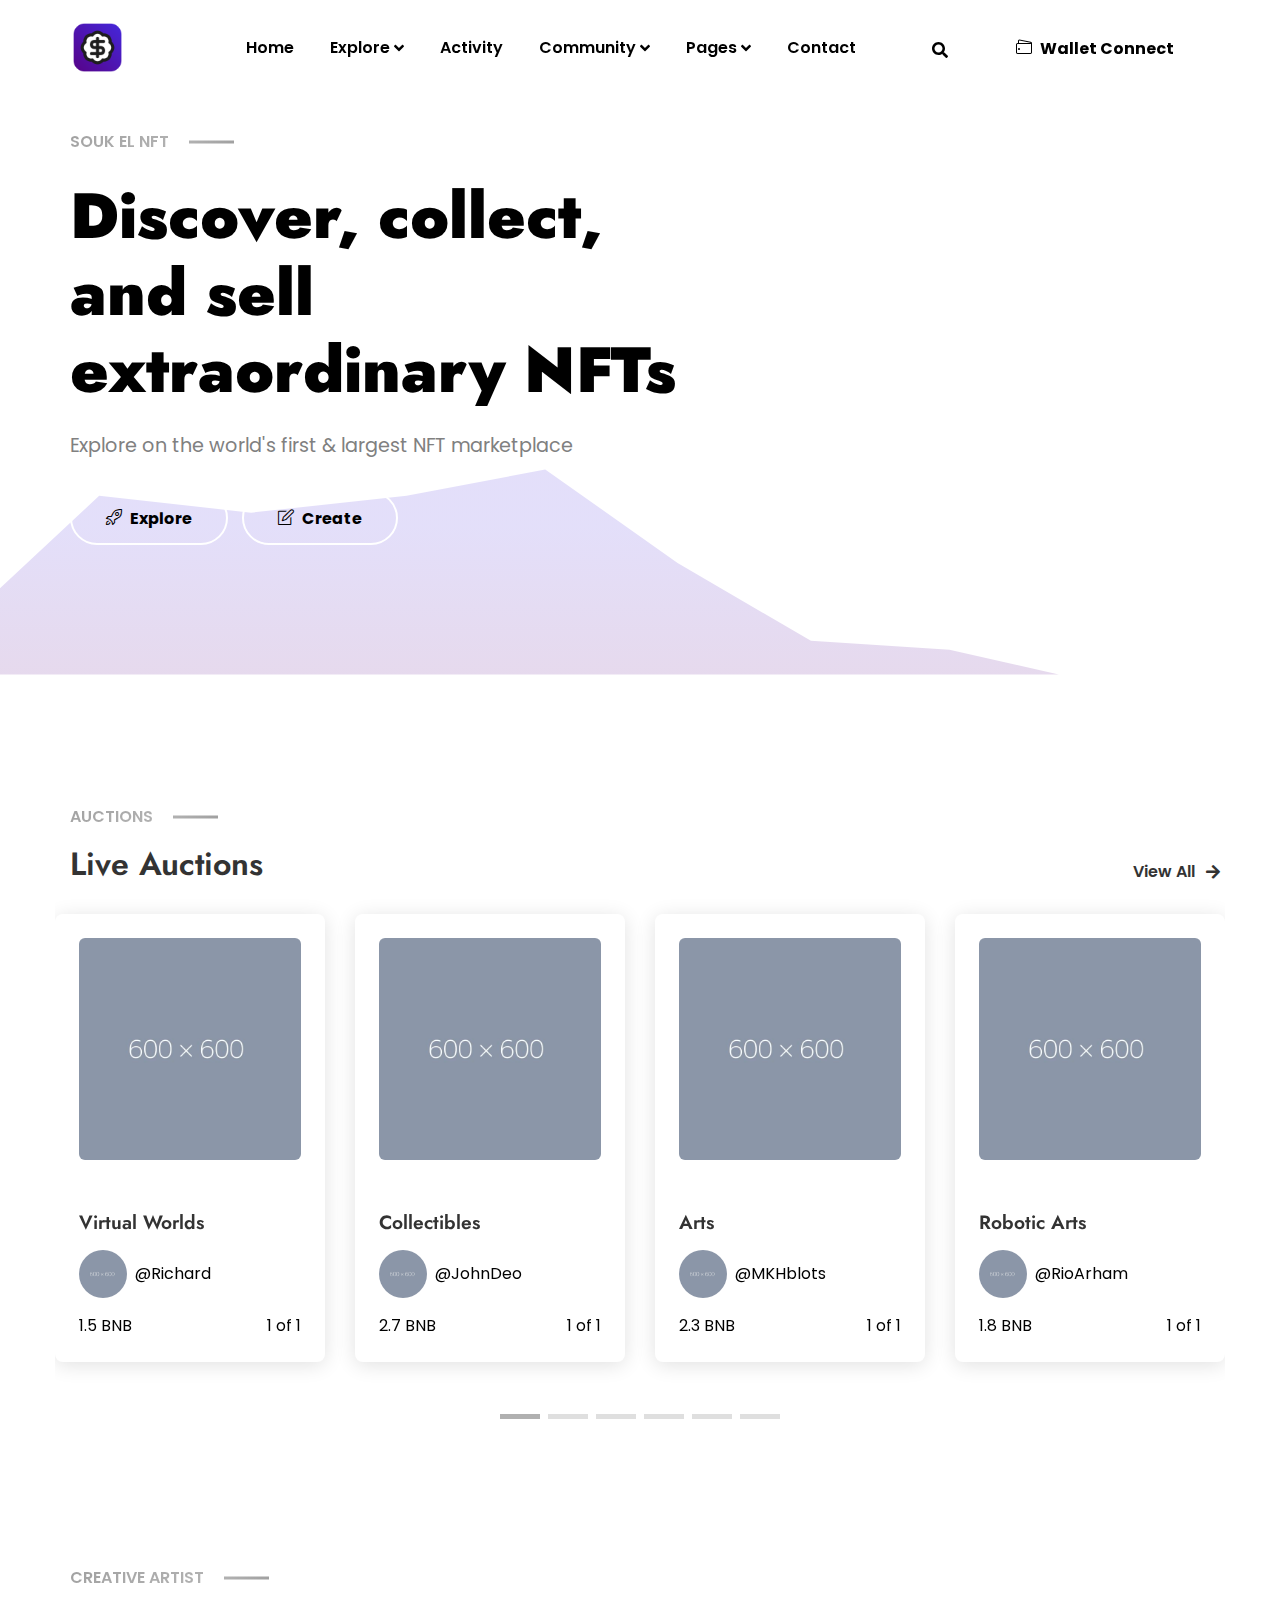
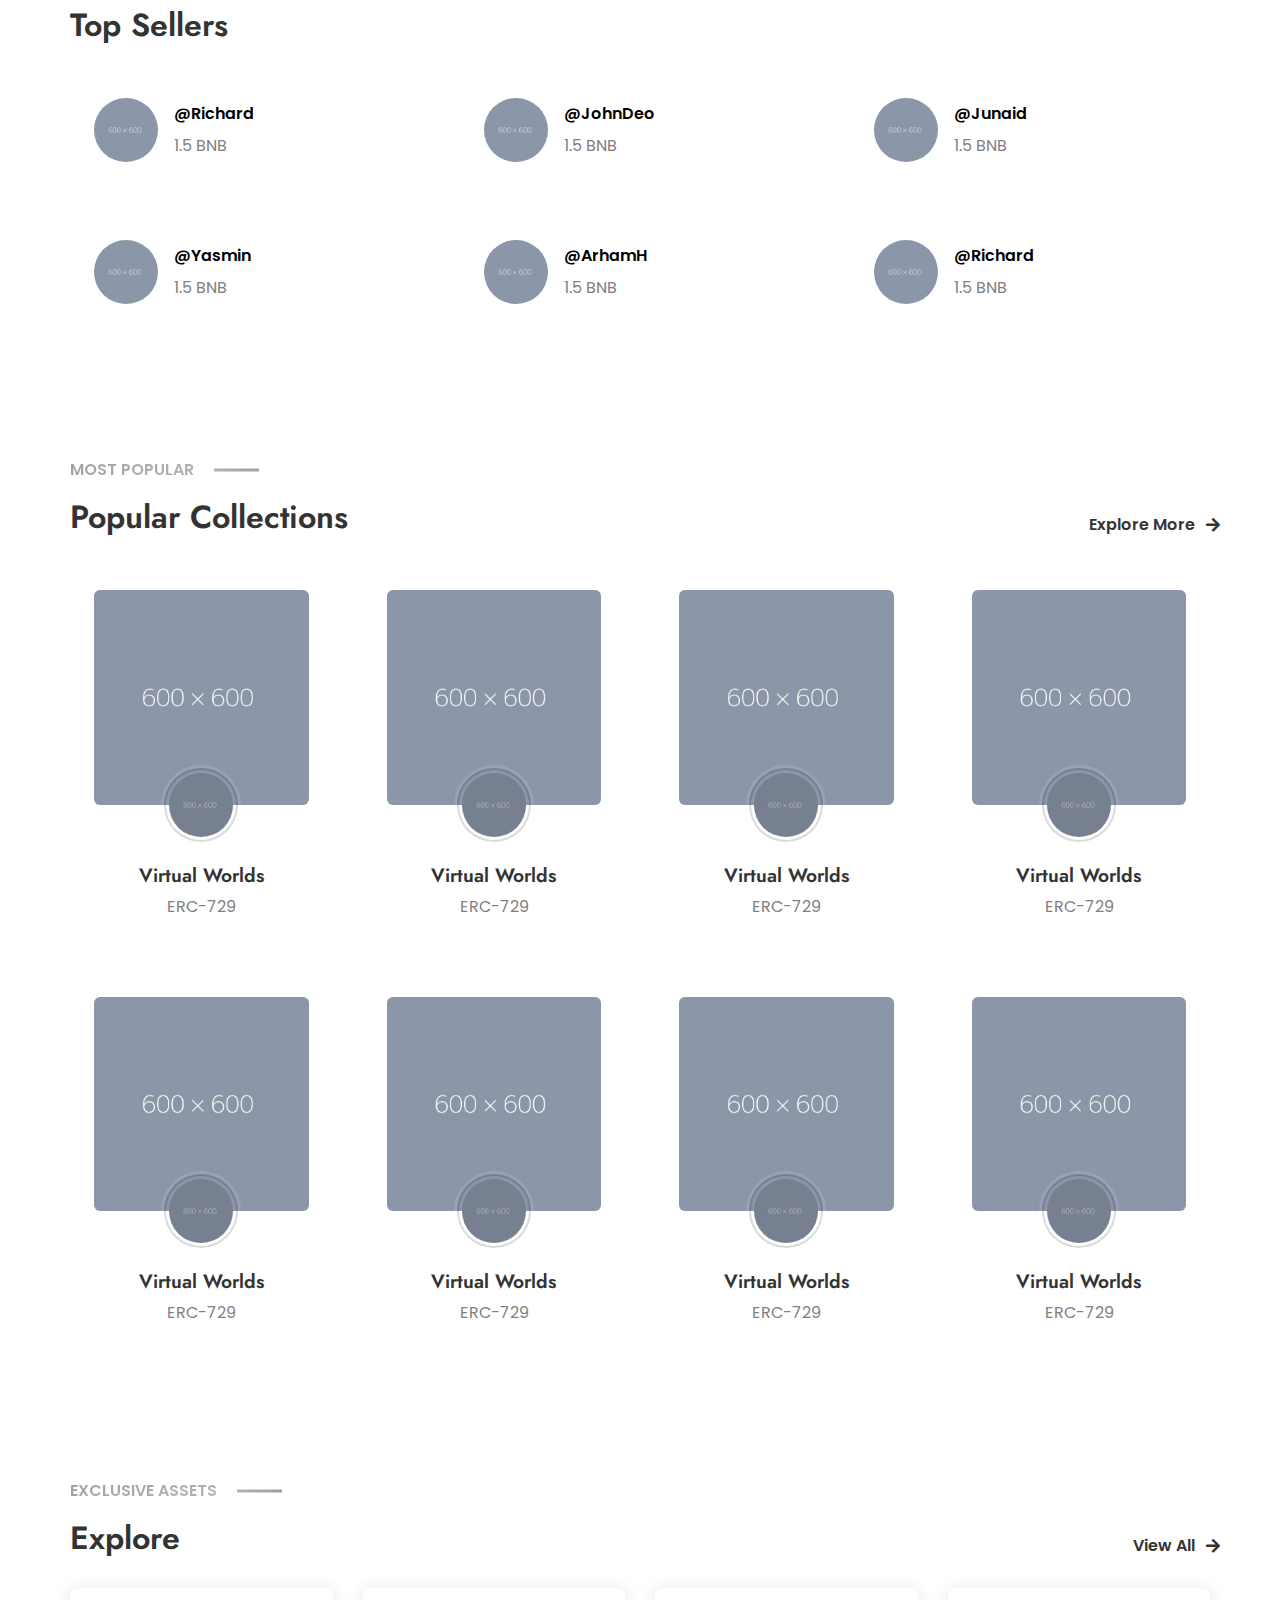
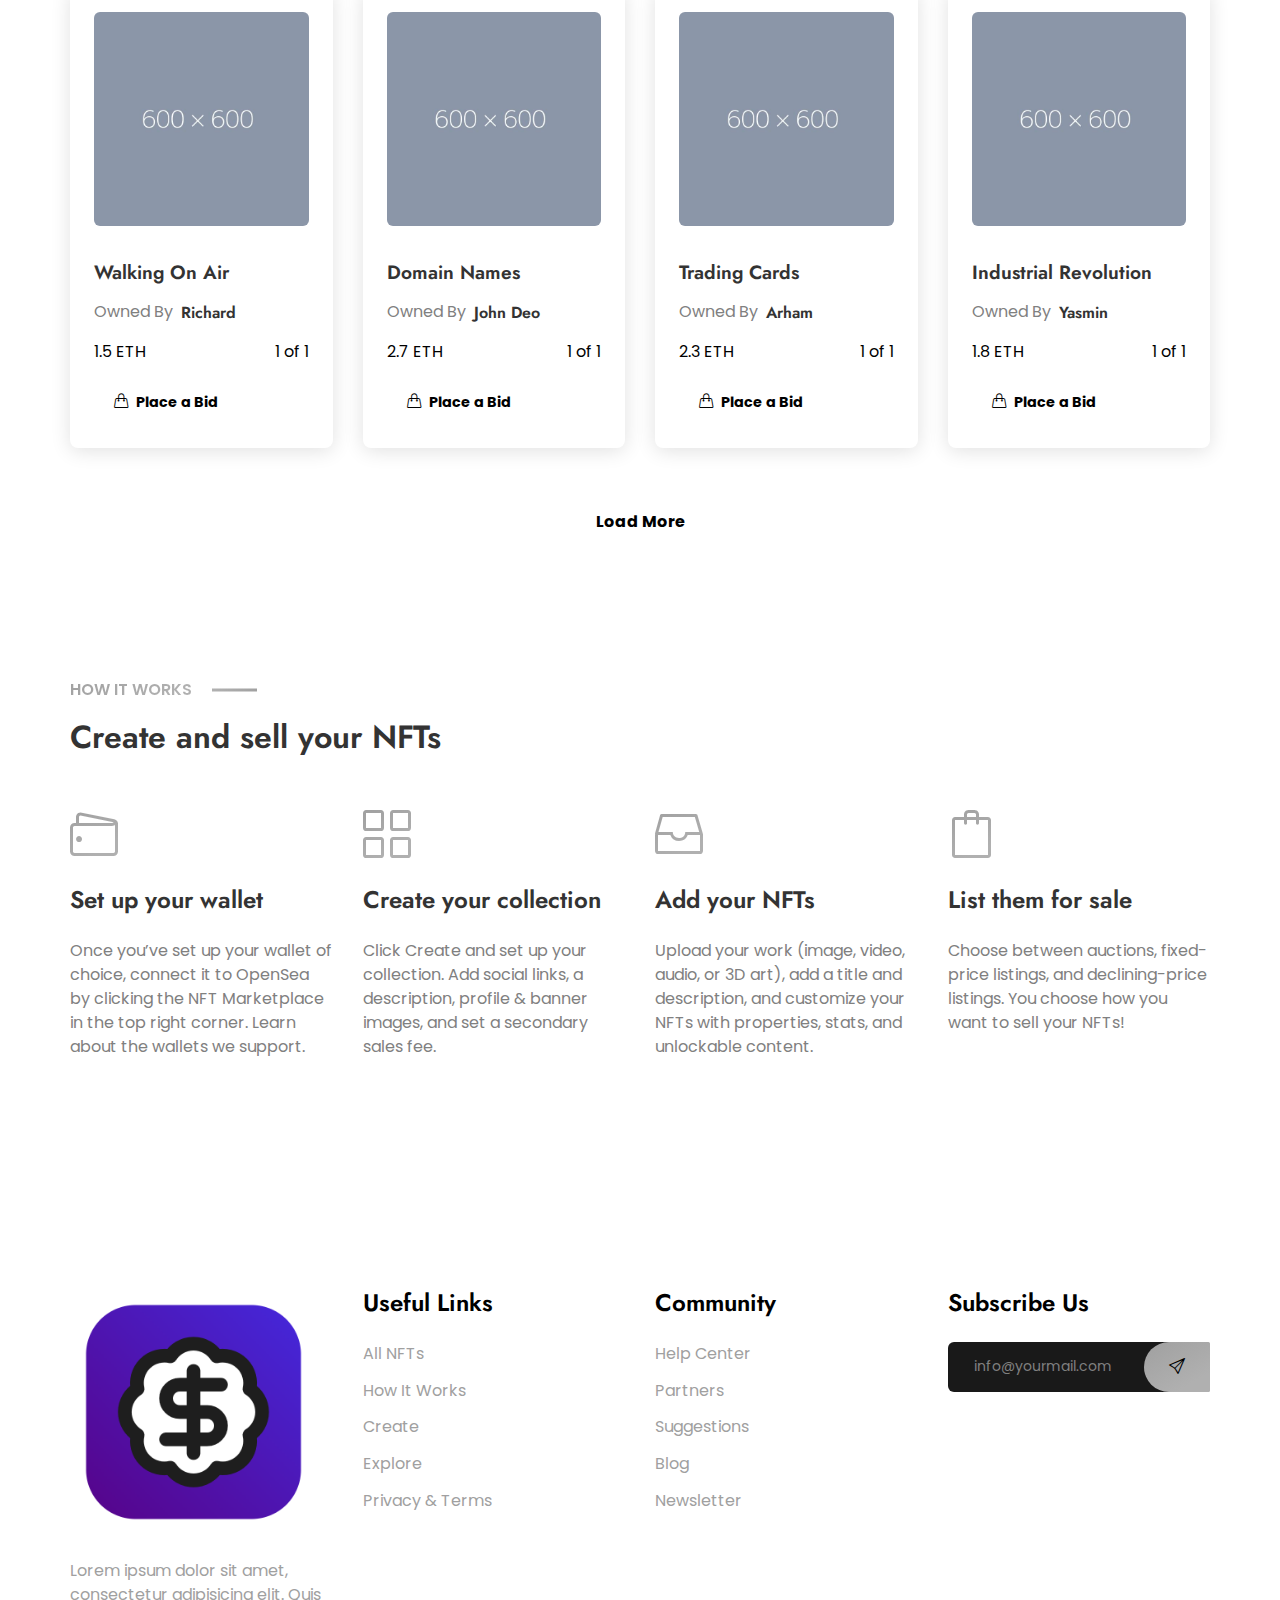
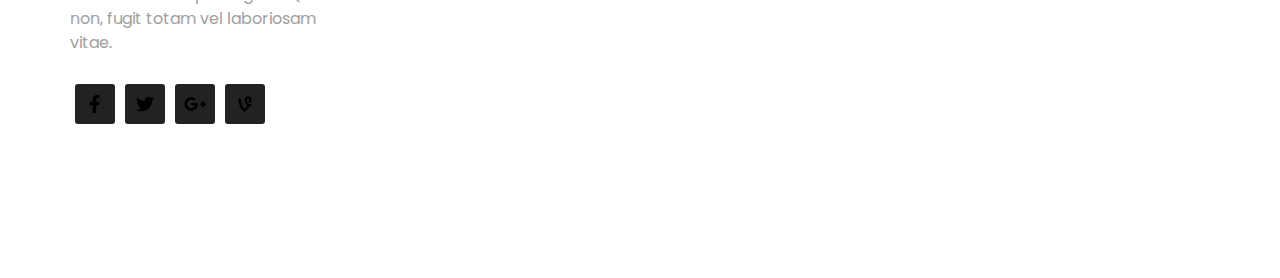
==== index.html @ 441e3734 "more cleaning" ====
<!doctype html>
<html class="no-js" lang="en">

<head>
    <meta charset="UTF-8">
    <meta name="description" content="">
    <meta http-equiv="X-UA-Compatible" content="IE=edge">
    <meta name="viewport" content="width=device-width, initial-scale=1, shrink-to-fit=no">
    <!-- The above 4 meta tags *must* come first in the head; any other head content must come *after* these tags -->

    <!-- Title  -->
    <title>Souk el NFT - ArtiTechs</title>

    <!-- Favicon  -->
    <link rel="icon" href="assets/img/favicon.png">

    <!-- ***** All CSS Files ***** -->

    <!-- Style css -->
    <link rel="stylesheet" href="assets/css/style.css">

</head>

<body>
    <!--====== Preloader Area Start ======-->
    <div id="netstorm-preloader" class="netstorm-preloader">
        <!-- Preloader Animation -->
        <div class="preloader-animation">
            <!-- Spinner -->
            <div class="spinner"></div>
            <p class="fw-5 text-center text-uppercase">Loading</p>
        </div>
        <!-- Loader Animation -->
        <div class="loader-animation">
            <div class="row h-100">
                <!-- Single Loader -->
                <div class="col-3 single-loader p-0">
                    <div class="loader-bg"></div>
                </div>
                <!-- Single Loader -->
                <div class="col-3 single-loader p-0">
                    <div class="loader-bg"></div>
                </div>
                <!-- Single Loader -->
                <div class="col-3 single-loader p-0">
                    <div class="loader-bg"></div>
                </div>
                <!-- Single Loader -->
                <div class="col-3 single-loader p-0">
                    <div class="loader-bg"></div>
                </div>
            </div>
        </div>
    </div>
    <!--====== Preloader Area End ======-->

    <div class="main">
        <!-- ***** Header Start ***** -->
        <header id="header">
            <!-- Navbar -->
            <nav data-aos="zoom-out" data-aos-delay="800" class="navbar navbar-expand">
                <div class="container header">
                    <!-- Navbar Brand-->
                    <a class="navbar-brand" href="index.html">
                        <img class="navbar-brand-sticky" src="assets/img/logo/logo.png" alt="sticky brand-logo">
                    </a>
                    <div class="ml-auto"></div>
                    <!-- Navbar -->
                    <ul class="navbar-nav items mx-auto">
                        <li class="nav-item dropdown">
                            <a class="nav-link" href="index.html">Home</a>
                        </li>
                        <li class="nav-item dropdown">
                            <a class="nav-link" href="#">Explore <i class="fas fa-angle-down ml-1"></i></a>
                            <ul class="dropdown-menu">
                                <li class="nav-item"><a href="explore-1.html" class="nav-link">Explore Style 1</a></li>
                                <li class="nav-item"><a href="explore-2.html" class="nav-link">Explore Style 2</a></li>
                                <li class="nav-item"><a href="explore-3.html" class="nav-link">Explore Style 3</a></li>
                                <li class="nav-item"><a href="explore-4.html" class="nav-link">Explore Style 4</a></li>
                                <li class="nav-item"><a href="auctions.html" class="nav-link">Live Auctions</a></li>
                                <li class="nav-item"><a href="item-details.html" class="nav-link">Item Details</a></li>
                            </ul>
                        </li>
                        <li class="nav-item">
                            <a href="activity.html" class="nav-link">Activity</a>
                        </li>
                        <li class="nav-item dropdown">
                            <a class="nav-link" href="#">Community <i class="fas fa-angle-down ml-1"></i></a>
                            <ul class="dropdown-menu">
                                <li class="nav-item"><a href="blog.html" class="nav-link">Blog</a></li>
                                <li class="nav-item"><a href="blog-single.html" class="nav-link">Blog Single</a></li>
                                <li class="nav-item"><a href="help-center.html" class="nav-link">Help Center</a></li>
                            </ul>
                        </li>
                        <li class="nav-item dropdown">
                            <a class="nav-link" href="#">Pages <i class="fas fa-angle-down ml-1"></i></a>
                            <ul class="dropdown-menu">
                                <li class="nav-item"><a href="authors.html" class="nav-link">Authors</a></li>
                                <li class="nav-item"><a href="author.html" class="nav-link">Author</a></li>
                                <li class="nav-item"><a href="wallet-connect.html" class="nav-link">Wallet Connect</a>
                                </li>
                                <li class="nav-item"><a href="create.html" class="nav-link">Create</a></li>
                                <li class="nav-item"><a href="login.html" class="nav-link">Login</a></li>
                                <li class="nav-item"><a href="signup.html" class="nav-link">Signup</a></li>
                            </ul>
                        </li>
                        <li class="nav-item">
                            <a href="contact.html" class="nav-link">Contact</a>
                        </li>
                    </ul>
                    <!-- Navbar Icons -->
                    <ul class="navbar-nav icons">
                        <li class="nav-item">
                            <a href="#" class="nav-link" data-toggle="modal" data-target="#search">
                                <i class="fas fa-search"></i>
                            </a>
                        </li>
                    </ul>

                    <!-- Navbar Toggler -->
                    <ul class="navbar-nav toggle">
                        <li class="nav-item">
                            <a href="#" class="nav-link" data-toggle="modal" data-target="#menu">
                                <i class="fas fa-bars toggle-icon m-0"></i>
                            </a>
                        </li>
                    </ul>

                    <!-- Navbar Action Button -->
                    <ul class="navbar-nav action">
                        <li class="nav-item ml-3">
                            <a href="wallet-connect.html" class="btn ml-lg-auto btn-bordered-white"><i
                                    class="icon-wallet mr-md-2"></i>Wallet Connect</a>
                        </li>
                    </ul>
                </div>
            </nav>
        </header>
        <!-- ***** Header End ***** -->

        <!-- ***** Hero Area Start ***** -->
        <section class="hero-section">
            <div class="container">
                <div class="row">
                    <div class="col-12 col-md-6 col-lg-7">
                        <span>Souk el NFT</span>
                        <h1 class="mt-4">Discover, collect, and sell extraordinary NFTs</h1>
                        <p>Explore on the world's first & largest NFT marketplace</p>
                        <!-- Buttons -->
                        <div class="button-group">
                            <a class="btn btn-bordered-white" href="explore-1.html"><i
                                    class="icon-rocket mr-2"></i>Explore</a>
                            <a class="btn btn-bordered-white" href="create.html"><i
                                    class="icon-note mr-2"></i>Create</a>
                        </div>
                    </div>
                </div>
            </div>
            <!-- Shape -->
            <div class="shape">
                <svg xmlns="http://www.w3.org/2000/svg" viewBox="0 0 1440 465" version="1.1">
                    <defs>
                        <linearGradient x1="49.7965246%" y1="28.2355058%" x2="49.7778147%" y2="98.4657689%"
                            id="linearGradient-1">
                            <stop stop-color="rgba(69,40,220, 0.15)" offset="0%" />
                            <stop stop-color="rgba(87,4,138, 0.15)" offset="100%" />
                        </linearGradient>
                    </defs>
                    <g id="Page-1" stroke="none" stroke-width="1" fill="none" fill-rule="evenodd">
                        <polygon points="" fill="url(#linearGradient-1)">
                            <animate id="graph-animation" xmlns="http://www.w3.org/2000/svg" dur="2s" repeatCount=""
                                attributeName="points"
                                values="0,464 0,464 111.6,464 282.5,464 457.4,464 613.4,464 762.3,464 912.3,464 1068.2,464 1191.2,464 1328.1,464 1440.1,464 1440.1,464 0,464; 0,464 0,367 111.6,323.3 282.5,373 457.4,423.8 613.4,464 762.3,464 912.3,464 1068.2,464 1191.2,464 1328.1,464 1440.1,464 1440.1,464 0,464; 0,464 0,367 111.6,263 282.5,336.6 457.4,363.5 613.4,414.4 762.3,464 912.3,464 1068.2,464 1191.2,464 1328.1,464 1440.1,464 1440.1,464 0,464; 0,464 0,367 111.6,263 282.5,282 457.4,323.3 613.4,340 762.3,425.6 912.3,464 1068.2,464 1191.2,464 1328.1,464 1440.1,464 1440.1,464 0,464; 0,464 0,367 111.6,263 282.5,282 457.4,263 613.4,290.4 762.3,368 912.3,446.4 1068.2,464 1191.2,464 1328.1,464 1440.1,464 1440.1,464 0,464; 0,464 0,367 111.6,263 282.5,282 457.4,263 613.4,216 762.3,329.6 912.3,420 1068.2,427.6 1191.2,464 1328.1,464 1440.1,464 1440.1,464 0,464; 0,464 0,367 111.6,263 282.5,282 457.4,263 613.4,216 762.3,272 912.3,402.4 1068.2,373 1191.2,412 1328.1,464 1440.1,464 1440.1,464 0,464; 0,464 0,367 111.6,263 282.5,282 457.4,263 613.4,216 762.3,272 912.3,376 1068.2,336.6 1191.2,334 1328.1,404 1440.1,464 1440.1,464 0,464; 0,464 0,367 111.6,263 282.5,282 457.4,263 613.4,216 762.3,272 912.3,376 1068.2,282 1191.2,282 1328.1,314 1440.1,372.8 1440.1,464 0,464; 0,464 0,367 111.6,263 282.5,282 457.4,263 613.4,216 762.3,272 912.3,376 1068.2,282 1191.2,204 1328.1,254 1440.1,236 1440.1,464 0,464; 0,464 0,367 111.6,263 282.5,282 457.4,263 613.4,216 762.3,272 912.3,376 1068.2,282 1191.2,204 1328.1,164 1440.1,144.79999999999998 1440.1,464 0,464; 0,464 0,367 111.6,263 282.5,282 457.4,263 613.4,216 762.3,272 912.3,376 1068.2,282 1191.2,204 1328.1,164 1440.1,8 1440.1,464 0,464;"
                                fill="freeze" />
                        </polygon>
                    </g>
                </svg>
            </div>
        </section>
        <!-- ***** Hero Area End ***** -->

        <!-- ***** Live Auctions Area Start ***** -->
        <section class="live-auctions-area">
            <div class="container">
                <div class="row">
                    <div class="col-12">
                        <!-- Intro -->
                        <div class="intro d-flex justify-content-between align-items-end m-0">
                            <div class="intro-content">
                                <span>Auctions</span>
                                <h3 class="mt-3 mb-0">Live Auctions</h3>
                            </div>
                            <div class="intro-btn">
                                <a class="btn content-btn" href="auctions.html">View All</a>
                            </div>
                        </div>
                    </div>
                </div>
                <div class="auctions-slides">
                    <div class="swiper-container slider-mid items">
                        <div class="swiper-wrapper">
                            <!-- Single Slide -->
                            <div class="swiper-slide item">
                                <div class="card">
                                    <div class="image-over">
                                        <a href="item-details.html">
                                            <img class="card-img-top" src="assets/img/content/auction_1.jpg" alt="">
                                        </a>
                                    </div>
                                    <!-- Card Caption -->
                                    <div class="card-caption col-12 p-0">
                                        <!-- Card Body -->
                                        <div class="card-body">
                                            <div class="countdown-times mb-3">
                                                <div class='countdown d-flex justify-content-center'
                                                    data-date="2021-12-09"></div>
                                            </div>
                                            <a href="item-details.html">
                                                <h5 class="mb-0">Virtual Worlds</h5>
                                            </a>
                                            <a class="seller d-flex align-items-center my-3" href="item-details.html">
                                                <img class="avatar-sm rounded-circle"
                                                    src="assets/img/content/avatar_1.jpg" alt="">
                                                <span class="ml-2">@Richard</span>
                                            </a>
                                            <div class="card-bottom d-flex justify-content-between">
                                                <span>1.5 BNB</span>
                                                <span>1 of 1</span>
                                            </div>
                                        </div>
                                    </div>
                                </div>
                            </div>
                            <!-- Single Slide -->
                            <div class="swiper-slide item">
                                <div class="card">
                                    <div class="image-over">
                                        <a href="item-details.html">
                                            <img class="card-img-top" src="assets/img/content/auction_2.jpg" alt="">
                                        </a>
                                    </div>
                                    <!-- Card Caption -->
                                    <div class="card-caption col-12 p-0">
                                        <!-- Card Body -->
                                        <div class="card-body">
                                            <div class="countdown-times mb-3">
                                                <div class='countdown d-flex justify-content-center'
                                                    data-date="2021-10-05"></div>
                                            </div>
                                            <a href="item-details.html">
                                                <h5 class="mb-0">Collectibles</h5>
                                            </a>
                                            <a class="seller d-flex align-items-center my-3" href="item-details.html">
                                                <img class="avatar-sm rounded-circle"
                                                    src="assets/img/content/avatar_2.jpg" alt="">
                                                <span class="ml-2">@JohnDeo</span>
                                            </a>
                                            <div class="card-bottom d-flex justify-content-between">
                                                <span>2.7 BNB</span>
                                                <span>1 of 1</span>
                                            </div>
                                        </div>
                                    </div>
                                </div>
                            </div>
                            <!-- Single Slide -->
                            <div class="swiper-slide item">
                                <div class="card">
                                    <div class="image-over">
                                        <a href="item-details.html">
                                            <img class="card-img-top" src="assets/img/content/auction_3.jpg" alt="">
                                        </a>
                                    </div>
                                    <!-- Card Caption -->
                                    <div class="card-caption col-12 p-0">
                                        <!-- Card Body -->
                                        <div class="card-body">
                                            <div class="countdown-times mb-3">
                                                <div class='countdown d-flex justify-content-center'
                                                    data-date="2021-09-15"></div>
                                            </div>
                                            <a href="item-details.html">
                                                <h5 class="mb-0">Arts</h5>
                                            </a>
                                            <a class="seller d-flex align-items-center my-3" href="item-details.html">
                                                <img class="avatar-sm rounded-circle"
                                                    src="assets/img/content/avatar_3.jpg" alt="">
                                                <span class="ml-2">@MKHblots</span>
                                            </a>
                                            <div class="card-bottom d-flex justify-content-between">
                                                <span>2.3 BNB</span>
                                                <span>1 of 1</span>
                                            </div>
                                        </div>
                                    </div>
                                </div>
                            </div>
                            <!-- Single Slide -->
                            <div class="swiper-slide item">
                                <div class="card">
                                    <div class="image-over">
                                        <a href="item-details.html">
                                            <img class="card-img-top" src="assets/img/content/auction_4.jpg" alt="">
                                        </a>
                                    </div>
                                    <!-- Card Caption -->
                                    <div class="card-caption col-12 p-0">
                                        <!-- Card Body -->
                                        <div class="card-body">
                                            <div class="countdown-times mb-3">
                                                <div class='countdown d-flex justify-content-center'
                                                    data-date="2021-12-29"></div>
                                            </div>
                                            <a href="item-details.html">
                                                <h5 class="mb-0">Robotic Arts</h5>
                                            </a>
                                            <a class="seller d-flex align-items-center my-3" href="item-details.html">
                                                <img class="avatar-sm rounded-circle"
                                                    src="assets/img/content/avatar_4.jpg" alt="">
                                                <span class="ml-2">@RioArham</span>
                                            </a>
                                            <div class="card-bottom d-flex justify-content-between">
                                                <span>1.8 BNB</span>
                                                <span>1 of 1</span>
                                            </div>
                                        </div>
                                    </div>
                                </div>
                            </div>
                            <!-- Single Slide -->
                            <div class="swiper-slide item">
                                <div class="card">
                                    <div class="image-over">
                                        <a href="item-details.html">
                                            <img class="card-img-top" src="assets/img/content/auction_5.jpg" alt="">
                                        </a>
                                    </div>
                                    <!-- Card Caption -->
                                    <div class="card-caption col-12 p-0">
                                        <!-- Card Body -->
                                        <div class="card-body">
                                            <div class="countdown-times mb-3">
                                                <div class='countdown d-flex justify-content-center'
                                                    data-date="2022-01-24"></div>
                                            </div>
                                            <a href="item-details.html">
                                                <h5 class="mb-0">Design Illusions</h5>
                                            </a>
                                            <a class="seller d-flex align-items-center my-3" href="item-details.html">
                                                <img class="avatar-sm rounded-circle"
                                                    src="assets/img/content/avatar_5.jpg" alt="">
                                                <span class="ml-2">@ArtNox</span>
                                            </a>
                                            <div class="card-bottom d-flex justify-content-between">
                                                <span>1.7 BNB</span>
                                                <span>1 of 1</span>
                                            </div>
                                        </div>
                                    </div>
                                </div>
                            </div>
                            <!-- Single Slide -->
                            <div class="swiper-slide item">
                                <div class="card">
                                    <div class="image-over">
                                        <a href="item-details.html">
                                            <img class="card-img-top" src="assets/img/content/auction_6.jpg" alt="">
                                        </a>
                                    </div>
                                    <!-- Card Caption -->
                                    <div class="card-caption col-12 p-0">
                                        <!-- Card Body -->
                                        <div class="card-body">
                                            <div class="countdown-times mb-3">
                                                <div class='countdown d-flex justify-content-center'
                                                    data-date="2022-03-30"></div>
                                            </div>
                                            <a href="item-details.html">
                                                <h5 class="mb-0">Design Illusions</h5>
                                            </a>
                                            <a class="seller d-flex align-items-center my-3" href="item-details.html">
                                                <img class="avatar-sm rounded-circle"
                                                    src="assets/img/content/avatar_6.jpg" alt="">
                                                <span class="ml-2">@ArtNox</span>
                                            </a>
                                            <div class="card-bottom d-flex justify-content-between">
                                                <span>1.7 BNB</span>
                                                <span>1 of 1</span>
                                            </div>
                                        </div>
                                    </div>
                                </div>
                            </div>
                        </div>
                        <div class="swiper-pagination"></div>
                    </div>
                </div>
            </div>
        </section>
        <!-- ***** Live Auctions Area End ***** -->

        <!-- ***** Top Sellers Area Start ***** -->
        <section class="top-seller-area p-0">
            <div class="container">
                <div class="row">
                    <div class="col-12">
                        <!-- Intro -->
                        <div class="intro m-0">
                            <div class="intro-content">
                                <span>Creative Artist</span>
                                <h3 class="mt-3 mb-0">Top Sellers</h3>
                            </div>
                        </div>
                    </div>
                </div>
                <div class="row items">
                    <div class="col-12 col-sm-6 col-lg-4 item">
                        <!-- Single Seller -->
                        <div class="card no-hover">
                            <div class="single-seller d-flex align-items-center">
                                <a href="author.html">
                                    <img class="avatar-md rounded-circle" src="assets/img/content/avatar_1.jpg" alt="">
                                </a>
                                <!-- Seller Info -->
                                <div class="seller-info ml-3">
                                    <a class="seller mb-2" href="author.html">@Richard</a>
                                    <span>1.5 BNB</span>
                                </div>
                            </div>
                        </div>
                    </div>
                    <div class="col-12 col-sm-6 col-lg-4 item">
                        <!-- Single Seller -->
                        <div class="card no-hover">
                            <div class="single-seller d-flex align-items-center">
                                <a href="author.html">
                                    <img class="avatar-md rounded-circle" src="assets/img/content/avatar_2.jpg" alt="">
                                </a>
                                <!-- Seller Info -->
                                <div class="seller-info ml-3">
                                    <a class="seller mb-2" href="author.html">@JohnDeo</a>
                                    <span>1.5 BNB</span>
                                </div>
                            </div>
                        </div>
                    </div>
                    <div class="col-12 col-sm-6 col-lg-4 item">
                        <!-- Single Seller -->
                        <div class="card no-hover">
                            <div class="single-seller d-flex align-items-center">
                                <a href="author.html">
                                    <img class="avatar-md rounded-circle" src="assets/img/content/avatar_3.jpg" alt="">
                                </a>
                                <!-- Seller Info -->
                                <div class="seller-info ml-3">
                                    <a class="seller mb-2" href="author.html">@Junaid</a>
                                    <span>1.5 BNB</span>
                                </div>
                            </div>
                        </div>
                    </div>
                    <div class="col-12 col-sm-6 col-lg-4 item">
                        <!-- Single Seller -->
                        <div class="card no-hover">
                            <div class="single-seller d-flex align-items-center">
                                <a href="author.html">
                                    <img class="avatar-md rounded-circle" src="assets/img/content/avatar_4.jpg" alt="">
                                </a>
                                <!-- Seller Info -->
                                <div class="seller-info ml-3">
                                    <a class="seller mb-2" href="author.html">@Yasmin</a>
                                    <span>1.5 BNB</span>
                                </div>
                            </div>
                        </div>
                    </div>
                    <div class="col-12 col-sm-6 col-lg-4 item">
                        <!-- Single Seller -->
                        <div class="card no-hover">
                            <div class="single-seller d-flex align-items-center">
                                <a href="author.html">
                                    <img class="avatar-md rounded-circle" src="assets/img/content/avatar_5.jpg" alt="">
                                </a>
                                <!-- Seller Info -->
                                <div class="seller-info ml-3">
                                    <a class="seller mb-2" href="author.html">@ArhamH</a>
                                    <span>1.5 BNB</span>
                                </div>
                            </div>
                        </div>
                    </div>
                    <div class="col-12 col-sm-6 col-lg-4 item">
                        <!-- Single Seller -->
                        <div class="card no-hover">
                            <div class="single-seller d-flex align-items-center">
                                <a href="author.html">
                                    <img class="avatar-md rounded-circle" src="assets/img/content/avatar_6.jpg" alt="">
                                </a>
                                <!-- Seller Info -->
                                <div class="seller-info ml-3">
                                    <a class="seller mb-2" href="author.html">@Richard</a>
                                    <span>1.5 BNB</span>
                                </div>
                            </div>
                        </div>
                    </div>
                </div>
            </div>
        </section>
        <!-- ***** Top Sellers Area End ***** -->

        <!-- ***** Popular Collections Area Start ***** -->
        <section class="popular-collections-area">
            <div class="container">
                <div class="row">
                    <div class="col-12">
                        <!-- Intro -->
                        <div class="intro d-flex justify-content-between align-items-end m-0">
                            <div class="intro-content">
                                <span>Most Popular</span>
                                <h3 class="mt-3 mb-0">Popular Collections</h3>
                            </div>
                            <div class="intro-btn">
                                <a class="btn content-btn text-left" href="explore-2.html">Explore More</a>
                            </div>
                        </div>
                    </div>
                </div>
                <div class="row items">
                    <div class="col-12 col-sm-6 col-lg-3 item">
                        <div class="card no-hover text-center">
                            <div class="image-over">
                                <a href="item-details.html">
                                    <img class="card-img-top" src="assets/img/content/auction_1.jpg" alt="">
                                </a>
                                <!-- Seller -->
                                <a class="seller" href="item-details.html">
                                    <div class="seller-thumb avatar-lg">
                                        <img class="rounded-circle" src="assets/img/content/avatar_1.jpg" alt="">
                                    </div>
                                </a>
                            </div>
                            <!-- Card Caption -->
                            <div class="card-caption col-12 p-0">
                                <!-- Card Body -->
                                <div class="card-body mt-4">
                                    <a href="item-details.html">
                                        <h5 class="mb-2">Virtual Worlds</h5>
                                    </a>
                                    <span>ERC-729</span>
                                </div>
                            </div>
                        </div>
                    </div>
                    <div class="col-12 col-sm-6 col-lg-3 item">
                        <div class="card no-hover text-center">
                            <div class="image-over">
                                <a href="item-details.html">
                                    <img class="card-img-top" src="assets/img/content/auction_2.jpg" alt="">
                                </a>
                                <!-- Seller -->
                                <a class="seller" href="item-details.html">
                                    <div class="seller-thumb avatar-lg">
                                        <img class="rounded-circle" src="assets/img/content/avatar_2.jpg" alt="">
                                    </div>
                                </a>
                            </div>
                            <!-- Card Caption -->
                            <div class="card-caption col-12 p-0">
                                <!-- Card Body -->
                                <div class="card-body mt-4">
                                    <a href="item-details.html">
                                        <h5 class="mb-2">Virtual Worlds</h5>
                                    </a>
                                    <span>ERC-729</span>
                                </div>
                            </div>
                        </div>
                    </div>
                    <div class="col-12 col-sm-6 col-lg-3 item">
                        <div class="card no-hover text-center">
                            <div class="image-over">
                                <a href="item-details.html">
                                    <img class="card-img-top" src="assets/img/content/auction_3.jpg" alt="">
                                </a>
                                <!-- Seller -->
                                <a class="seller" href="item-details.html">
                                    <div class="seller-thumb avatar-lg">
                                        <img class="rounded-circle" src="assets/img/content/avatar_3.jpg" alt="">
                                    </div>
                                </a>
                            </div>
                            <!-- Card Caption -->
                            <div class="card-caption col-12 p-0">
                                <!-- Card Body -->
                                <div class="card-body mt-4">
                                    <a href="item-details.html">
                                        <h5 class="mb-2">Virtual Worlds</h5>
                                    </a>
                                    <span>ERC-729</span>
                                </div>
                            </div>
                        </div>
                    </div>
                    <div class="col-12 col-sm-6 col-lg-3 item">
                        <div class="card no-hover text-center">
                            <div class="image-over">
                                <a href="item-details.html">
                                    <img class="card-img-top" src="assets/img/content/auction_4.jpg" alt="">
                                </a>
                                <!-- Seller -->
                                <a class="seller" href="item-details.html">
                                    <div class="seller-thumb avatar-lg">
                                        <img class="rounded-circle" src="assets/img/content/avatar_4.jpg" alt="">
                                    </div>
                                </a>
                            </div>
                            <!-- Card Caption -->
                            <div class="card-caption col-12 p-0">
                                <!-- Card Body -->
                                <div class="card-body mt-4">
                                    <a href="item-details.html">
                                        <h5 class="mb-2">Virtual Worlds</h5>
                                    </a>
                                    <span>ERC-729</span>
                                </div>
                            </div>
                        </div>
                    </div>
                    <div class="col-12 col-sm-6 col-lg-3 item">
                        <div class="card no-hover text-center">
                            <div class="image-over">
                                <a href="item-details.html">
                                    <img class="card-img-top" src="assets/img/content/auction_5.jpg" alt="">
                                </a>
                                <!-- Seller -->
                                <a class="seller" href="item-details.html">
                                    <div class="seller-thumb avatar-lg">
                                        <img class="rounded-circle" src="assets/img/content/avatar_5.jpg" alt="">
                                    </div>
                                </a>
                            </div>
                            <!-- Card Caption -->
                            <div class="card-caption col-12 p-0">
                                <!-- Card Body -->
                                <div class="card-body mt-4">
                                    <a href="item-details.html">
                                        <h5 class="mb-2">Virtual Worlds</h5>
                                    </a>
                                    <span>ERC-729</span>
                                </div>
                            </div>
                        </div>
                    </div>
                    <div class="col-12 col-sm-6 col-lg-3 item">
                        <div class="card no-hover text-center">
                            <div class="image-over">
                                <a href="item-details.html">
                                    <img class="card-img-top" src="assets/img/content/auction_6.jpg" alt="">
                                </a>
                                <!-- Seller -->
                                <a class="seller" href="item-details.html">
                                    <div class="seller-thumb avatar-lg">
                                        <img class="rounded-circle" src="assets/img/content/avatar_6.jpg" alt="">
                                    </div>
                                </a>
                            </div>
                            <!-- Card Caption -->
                            <div class="card-caption col-12 p-0">
                                <!-- Card Body -->
                                <div class="card-body mt-4">
                                    <a href="item-details.html">
                                        <h5 class="mb-2">Virtual Worlds</h5>
                                    </a>
                                    <span>ERC-729</span>
                                </div>
                            </div>
                        </div>
                    </div>
                    <div class="col-12 col-sm-6 col-lg-3 item">
                        <div class="card no-hover text-center">
                            <div class="image-over">
                                <a href="item-details.html">
                                    <img class="card-img-top" src="assets/img/content/auction_1.jpg" alt="">
                                </a>
                                <!-- Seller -->
                                <a class="seller" href="item-details.html">
                                    <div class="seller-thumb avatar-lg">
                                        <img class="rounded-circle" src="assets/img/content/avatar_7.jpg" alt="">
                                    </div>
                                </a>
                            </div>
                            <!-- Card Caption -->
                            <div class="card-caption col-12 p-0">
                                <!-- Card Body -->
                                <div class="card-body mt-4">
                                    <a href="item-details.html">
                                        <h5 class="mb-2">Virtual Worlds</h5>
                                    </a>
                                    <span>ERC-729</span>
                                </div>
                            </div>
                        </div>
                    </div>
                    <div class="col-12 col-sm-6 col-lg-3 item">
                        <div class="card no-hover text-center">
                            <div class="image-over">
                                <a href="item-details.html">
                                    <img class="card-img-top" src="assets/img/content/auction_2.jpg" alt="">
                                </a>
                                <!-- Seller -->
                                <a class="seller" href="item-details.html">
                                    <div class="seller-thumb avatar-lg">
                                        <img class="rounded-circle" src="assets/img/content/avatar_8.jpg" alt="">
                                    </div>
                                </a>
                            </div>
                            <!-- Card Caption -->
                            <div class="card-caption col-12 p-0">
                                <!-- Card Body -->
                                <div class="card-body mt-4">
                                    <a href="item-details.html">
                                        <h5 class="mb-2">Virtual Worlds</h5>
                                    </a>
                                    <span>ERC-729</span>
                                </div>
                            </div>
                        </div>
                    </div>
                </div>
            </div>
        </section>
        <!-- ***** Popular Collections Area End ***** -->

        <!-- ***** Explore Area Start ***** -->
        <section class="explore-area load-more p-0">
            <div class="container">
                <div class="row">
                    <div class="col-12">
                        <!-- Intro -->
                        <div class="intro d-flex justify-content-between align-items-end m-0">
                            <div class="intro-content">
                                <span>Exclusive Assets</span>
                                <h3 class="mt-3 mb-0">Explore</h3>
                            </div>
                            <div class="intro-btn">
                                <a class="btn content-btn" href="explore-3.html">View All</a>
                            </div>
                        </div>
                    </div>
                </div>
                <div class="row items">
                    <div class="col-12 col-sm-6 col-lg-3 item">
                        <div class="card">
                            <div class="image-over">
                                <a href="item-details.html">
                                    <img class="card-img-top" src="assets/img/content/auction_1.jpg" alt="">
                                </a>
                            </div>
                            <!-- Card Caption -->
                            <div class="card-caption col-12 p-0">
                                <!-- Card Body -->
                                <div class="card-body">
                                    <a href="item-details.html">
                                        <h5 class="mb-0">Walking On Air</h5>
                                    </a>
                                    <div class="seller d-flex align-items-center my-3">
                                        <span>Owned By</span>
                                        <a href="author.html">
                                            <h6 class="ml-2 mb-0">Richard</h6>
                                        </a>
                                    </div>
                                    <div class="card-bottom d-flex justify-content-between">
                                        <span>1.5 ETH</span>
                                        <span>1 of 1</span>
                                    </div>
                                    <a class="btn btn-bordered-white btn-smaller mt-3" href="login.html"><i
                                            class="icon-handbag mr-2"></i>Place a Bid</a>
                                </div>
                            </div>
                        </div>
                    </div>
                    <div class="col-12 col-sm-6 col-lg-3 item">
                        <div class="card">
                            <div class="image-over">
                                <a href="item-details.html">
                                    <img class="card-img-top" src="assets/img/content/auction_2.jpg" alt="">
                                </a>
                            </div>
                            <!-- Card Caption -->
                            <div class="card-caption col-12 p-0">
                                <!-- Card Body -->
                                <div class="card-body">
                                    <a href="item-details.html">
                                        <h5 class="mb-0">Domain Names</h5>
                                    </a>
                                    <div class="seller d-flex align-items-center my-3">
                                        <span>Owned By</span>
                                        <a href="author.html">
                                            <h6 class="ml-2 mb-0">John Deo</h6>
                                        </a>
                                    </div>
                                    <div class="card-bottom d-flex justify-content-between">
                                        <span>2.7 ETH</span>
                                        <span>1 of 1</span>
                                    </div>
                                    <a class="btn btn-bordered-white btn-smaller mt-3" href="login.html"><i
                                            class="icon-handbag mr-2"></i>Place a Bid</a>
                                </div>
                            </div>
                        </div>
                    </div>
                    <div class="col-12 col-sm-6 col-lg-3 item">
                        <div class="card">
                            <div class="image-over">
                                <a href="item-details.html">
                                    <img class="card-img-top" src="assets/img/content/auction_3.jpg" alt="">
                                </a>
                            </div>
                            <!-- Card Caption -->
                            <div class="card-caption col-12 p-0">
                                <!-- Card Body -->
                                <div class="card-body">
                                    <a href="item-details.html">
                                        <h5 class="mb-0">Trading Cards</h5>
                                    </a>
                                    <div class="seller d-flex align-items-center my-3">
                                        <span>Owned By</span>
                                        <a href="author.html">
                                            <h6 class="ml-2 mb-0">Arham</h6>
                                        </a>
                                    </div>
                                    <div class="card-bottom d-flex justify-content-between">
                                        <span>2.3 ETH</span>
                                        <span>1 of 1</span>
                                    </div>
                                    <a class="btn btn-bordered-white btn-smaller mt-3" href="login.html"><i
                                            class="icon-handbag mr-2"></i>Place a Bid</a>
                                </div>
                            </div>
                        </div>
                    </div>
                    <div class="col-12 col-sm-6 col-lg-3 item">
                        <div class="card">
                            <div class="image-over">
                                <a href="item-details.html">
                                    <img class="card-img-top" src="assets/img/content/auction_4.jpg" alt="">
                                </a>
                            </div>
                            <!-- Card Caption -->
                            <div class="card-caption col-12 p-0">
                                <!-- Card Body -->
                                <div class="card-body">
                                    <a href="item-details.html">
                                        <h5 class="mb-0">Industrial Revolution</h5>
                                    </a>
                                    <div class="seller d-flex align-items-center my-3">
                                        <span>Owned By</span>
                                        <a href="author.html">
                                            <h6 class="ml-2 mb-0">Yasmin</h6>
                                        </a>
                                    </div>
                                    <div class="card-bottom d-flex justify-content-between">
                                        <span>1.8 ETH</span>
                                        <span>1 of 1</span>
                                    </div>
                                    <a class="btn btn-bordered-white btn-smaller mt-3" href="login.html"><i
                                            class="icon-handbag mr-2"></i>Place a Bid</a>
                                </div>
                            </div>
                        </div>
                    </div>
                    <div class="col-12 col-sm-6 col-lg-3 item">
                        <div class="card">
                            <div class="image-over">
                                <a href="item-details.html">
                                    <img class="card-img-top" src="assets/img/content/auction_5.jpg" alt="">
                                </a>
                            </div>
                            <!-- Card Caption -->
                            <div class="card-caption col-12 p-0">
                                <!-- Card Body -->
                                <div class="card-body">
                                    <a href="item-details.html">
                                        <h5 class="mb-0">Utility</h5>
                                    </a>
                                    <div class="seller d-flex align-items-center my-3">
                                        <span>Owned By</span>
                                        <a href="author.html">
                                            <h6 class="ml-2 mb-0">Junaid</h6>
                                        </a>
                                    </div>
                                    <div class="card-bottom d-flex justify-content-between">
                                        <span>1.7 ETH</span>
                                        <span>1 of 1</span>
                                    </div>
                                    <a class="btn btn-bordered-white btn-smaller mt-3" href="login.html"><i
                                            class="icon-handbag mr-2"></i>Place a Bid</a>
                                </div>
                            </div>
                        </div>
                    </div>
                    <div class="col-12 col-sm-6 col-lg-3 item">
                        <div class="card">
                            <div class="image-over">
                                <a href="item-details.html">
                                    <img class="card-img-top" src="assets/img/content/auction_6.jpg" alt="">
                                </a>
                            </div>
                            <!-- Card Caption -->
                            <div class="card-caption col-12 p-0">
                                <!-- Card Body -->
                                <div class="card-body">
                                    <a href="item-details.html">
                                        <h5 class="mb-0">Sports</h5>
                                    </a>
                                    <div class="seller d-flex align-items-center my-3">
                                        <span>Owned By</span>
                                        <a href="author.html">
                                            <h6 class="ml-2 mb-0">ArtNox</h6>
                                        </a>
                                    </div>
                                    <div class="card-bottom d-flex justify-content-between">
                                        <span>1.7 ETH</span>
                                        <span>1 of 1</span>
                                    </div>
                                    <a class="btn btn-bordered-white btn-smaller mt-3" href="login.html"><i
                                            class="icon-handbag mr-2"></i>Place a Bid</a>
                                </div>
                            </div>
                        </div>
                    </div>
                    <div class="col-12 col-sm-6 col-lg-3 item">
                        <div class="card">
                            <div class="image-over">
                                <a href="item-details.html">
                                    <img class="card-img-top" src="assets/img/content/auction_7.jpg" alt="">
                                </a>
                            </div>
                            <!-- Card Caption -->
                            <div class="card-caption col-12 p-0">
                                <!-- Card Body -->
                                <div class="card-body">
                                    <a href="item-details.html">
                                        <h5 class="mb-0">Cartoon Heroes</h5>
                                    </a>
                                    <div class="seller d-flex align-items-center my-3">
                                        <span>Owned By</span>
                                        <a href="author.html">
                                            <h6 class="ml-2 mb-0">Junaid</h6>
                                        </a>
                                    </div>
                                    <div class="card-bottom d-flex justify-content-between">
                                        <span>3.2 ETH</span>
                                        <span>1 of 1</span>
                                    </div>
                                    <a class="btn btn-bordered-white btn-smaller mt-3" href="login.html"><i
                                            class="icon-handbag mr-2"></i>Place a Bid</a>
                                </div>
                            </div>
                        </div>
                    </div>
                    <div class="col-12 col-sm-6 col-lg-3 item">
                        <div class="card">
                            <div class="image-over">
                                <a href="item-details.html">
                                    <img class="card-img-top" src="assets/img/content/auction_8.jpg" alt="">
                                </a>
                            </div>
                            <!-- Card Caption -->
                            <div class="card-caption col-12 p-0">
                                <!-- Card Body -->
                                <div class="card-body">
                                    <a href="item-details.html">
                                        <h5 class="mb-0">Gaming Chair</h5>
                                    </a>
                                    <div class="seller d-flex align-items-center my-3">
                                        <span>Owned By</span>
                                        <a href="author.html">
                                            <h6 class="ml-2 mb-0">Johnson</h6>
                                        </a>
                                    </div>
                                    <div class="card-bottom d-flex justify-content-between">
                                        <span>0.69 ETH</span>
                                        <span>1 of 1</span>
                                    </div>
                                    <a class="btn btn-bordered-white btn-smaller mt-3" href="login.html"><i
                                            class="icon-handbag mr-2"></i>Place a Bid</a>
                                </div>
                            </div>
                        </div>
                    </div>
                    <div class="col-12 col-sm-6 col-lg-3 item">
                        <div class="card">
                            <div class="image-over">
                                <a href="item-details.html">
                                    <img class="card-img-top" src="assets/img/content/auction_9.jpg" alt="">
                                </a>
                            </div>
                            <!-- Card Caption -->
                            <div class="card-caption col-12 p-0">
                                <!-- Card Body -->
                                <div class="card-body">
                                    <a href="item-details.html">
                                        <h5 class="mb-0">Utility</h5>
                                    </a>
                                    <div class="seller d-flex align-items-center my-3">
                                        <span>Owned By</span>
                                        <a href="author.html">
                                            <h6 class="ml-2 mb-0">Junaid</h6>
                                        </a>
                                    </div>
                                    <div class="card-bottom d-flex justify-content-between">
                                        <span>1.7 ETH</span>
                                        <span>1 of 1</span>
                                    </div>
                                    <a class="btn btn-bordered-white btn-smaller mt-3" href="login.html"><i
                                            class="icon-handbag mr-2"></i>Place a Bid</a>
                                </div>
                            </div>
                        </div>
                    </div>
                    <div class="col-12 col-sm-6 col-lg-3 item">
                        <div class="card">
                            <div class="image-over">
                                <a href="item-details.html">
                                    <img class="card-img-top" src="assets/img/content/auction_10.jpg" alt="">
                                </a>
                            </div>
                            <!-- Card Caption -->
                            <div class="card-caption col-12 p-0">
                                <!-- Card Body -->
                                <div class="card-body">
                                    <a href="item-details.html">
                                        <h5 class="mb-0">Sports</h5>
                                    </a>
                                    <div class="seller d-flex align-items-center my-3">
                                        <span>Owned By</span>
                                        <a href="author.html">
                                            <h6 class="ml-2 mb-0">ArtNox</h6>
                                        </a>
                                    </div>
                                    <div class="card-bottom d-flex justify-content-between">
                                        <span>1.7 ETH</span>
                                        <span>1 of 1</span>
                                    </div>
                                    <a class="btn btn-bordered-white btn-smaller mt-3" href="login.html"><i
                                            class="icon-handbag mr-2"></i>Place a Bid</a>
                                </div>
                            </div>
                        </div>
                    </div>
                    <div class="col-12 col-sm-6 col-lg-3 item">
                        <div class="card">
                            <div class="image-over">
                                <a href="item-details.html">
                                    <img class="card-img-top" src="assets/img/content/auction_11.jpg" alt="">
                                </a>
                            </div>
                            <!-- Card Caption -->
                            <div class="card-caption col-12 p-0">
                                <!-- Card Body -->
                                <div class="card-body">
                                    <a href="item-details.html">
                                        <h5 class="mb-0">Cartoon Heroes</h5>
                                    </a>
                                    <div class="seller d-flex align-items-center my-3">
                                        <span>Owned By</span>
                                        <a href="author.html">
                                            <h6 class="ml-2 mb-0">Junaid</h6>
                                        </a>
                                    </div>
                                    <div class="card-bottom d-flex justify-content-between">
                                        <span>3.2 ETH</span>
                                        <span>1 of 1</span>
                                    </div>
                                    <a class="btn btn-bordered-white btn-smaller mt-3" href="item-details.html"><i
                                            class="icon-handbag mr-2"></i>Place a Bid</a>
                                </div>
                            </div>
                        </div>
                    </div>
                    <div class="col-12 col-sm-6 col-lg-3 item">
                        <div class="card">
                            <div class="image-over">
                                <a href="item-details.html">
                                    <img class="card-img-top" src="assets/img/content/auction_12.jpg" alt="">
                                </a>
                            </div>
                            <!-- Card Caption -->
                            <div class="card-caption col-12 p-0">
                                <!-- Card Body -->
                                <div class="card-body">
                                    <a href="item-details.html">
                                        <h5 class="mb-0">Gaming Chair</h5>
                                    </a>
                                    <div class="seller d-flex align-items-center my-3">
                                        <span>Owned By</span>
                                        <a href="author.html">
                                            <h6 class="ml-2 mb-0">Johnson</h6>
                                        </a>
                                    </div>
                                    <div class="card-bottom d-flex justify-content-between">
                                        <span>0.69 ETH</span>
                                        <span>1 of 1</span>
                                    </div>
                                    <a class="btn btn-bordered-white btn-smaller mt-3" href="login.html"><i
                                            class="icon-handbag mr-2"></i>Place a Bid</a>
                                </div>
                            </div>
                        </div>
                    </div>
                </div>
                <div class="row">
                    <div class="col-12 text-center">
                        <a id="load-btn" class="btn btn-bordered-white mt-5" href="#">Load More</a>
                    </div>
                </div>
            </div>
        </section>
        <!-- ***** Explore Area End ***** -->

        <!-- ***** Work Area Start ***** -->
        <section class="work-area">
            <div class="container">
                <div class="row">
                    <div class="col-12">
                        <!-- Intro -->
                        <div class="intro mb-4">
                            <div class="intro-content">
                                <span>How It Works</span>
                                <h3 class="mt-3 mb-0">Create and sell your NFTs</h3>
                            </div>
                        </div>
                    </div>
                </div>
                <div class="row items">
                    <div class="col-12 col-sm-6 col-lg-3 item">
                        <!-- Single Work -->
                        <div class="single-work">
                            <i class="icons icon-wallet text-effect"></i>
                            <h4>Set up your wallet</h4>
                            <p>Once you’ve set up your wallet of choice, connect it to OpenSea by clicking the NFT
                                Marketplace in the top right corner. Learn about the wallets we support.</p>
                        </div>
                    </div>
                    <div class="col-12 col-sm-6 col-lg-3 item">
                        <!-- Single Work -->
                        <div class="single-work">
                            <i class="icons icon-grid text-effect"></i>
                            <h4>Create your collection</h4>
                            <p>Click Create and set up your collection. Add social links, a description, profile &
                                banner images, and set a secondary sales fee.</p>
                        </div>
                    </div>
                    <div class="col-12 col-sm-6 col-lg-3 item">
                        <!-- Single Work -->
                        <div class="single-work">
                            <i class="icons icon-drawer text-effect"></i>
                            <h4>Add your NFTs</h4>
                            <p>Upload your work (image, video, audio, or 3D art), add a title and description, and
                                customize your NFTs with properties, stats, and unlockable content.</p>
                        </div>
                    </div>
                    <div class="col-12 col-sm-6 col-lg-3 item">
                        <!-- Single Work -->
                        <div class="single-work">
                            <i class="icons icon-bag text-effect"></i>
                            <h4>List them for sale</h4>
                            <p>Choose between auctions, fixed-price listings, and declining-price listings. You choose
                                how you want to sell your NFTs!</p>
                        </div>
                    </div>
                </div>
            </div>
        </section>
        <!-- ***** Work Area End ***** -->

        <!--====== Footer Area Start ======-->
        <footer class="footer-area">
            <!-- Footer Top -->
            <div class="footer-top">
                <div class="container">
                    <div class="row">
                        <div class="col-12 col-sm-6 col-lg-3 res-margin">
                            <!-- Footer Items -->
                            <div class="footer-items">
                                <!-- Logo -->
                                <a class="navbar-brand" href="index.html">
                                    <img src="assets/img/logo/logo.png" alt="">
                                </a>
                                <p>Lorem ipsum dolor sit amet, consectetur adipisicing elit. Quis non, fugit totam vel
                                    laboriosam vitae.</p>
                                <!-- Social Icons -->
                                <div class="social-icons d-flex">
                                    <a class="facebook" href="#">
                                        <i class="fab fa-facebook-f"></i>
                                        <i class="fab fa-facebook-f"></i>
                                    </a>
                                    <a class="twitter" href="#">
                                        <i class="fab fa-twitter"></i>
                                        <i class="fab fa-twitter"></i>
                                    </a>
                                    <a class="google-plus" href="#">
                                        <i class="fab fa-google-plus-g"></i>
                                        <i class="fab fa-google-plus-g"></i>
                                    </a>
                                    <a class="vine" href="#">
                                        <i class="fab fa-vine"></i>
                                        <i class="fab fa-vine"></i>
                                    </a>
                                </div>
                            </div>
                        </div>
                        <div class="col-12 col-sm-6 col-lg-3 res-margin">
                            <!-- Footer Items -->
                            <div class="footer-items">
                                <!-- Footer Title -->
                                <h4 class="footer-title">Useful Links</h4>
                                <ul>
                                    <li><a href="#">All NFTs</a></li>
                                    <li><a href="#">How It Works</a></li>
                                    <li><a href="#">Create</a></li>
                                    <li><a href="#">Explore</a></li>
                                    <li><a href="#">Privacy &amp; Terms</a></li>
                                </ul>
                            </div>
                        </div>
                        <div class="col-12 col-sm-6 col-lg-3 res-margin">
                            <!-- Footer Items -->
                            <div class="footer-items">
                                <!-- Footer Title -->
                                <h4 class="footer-title">Community</h4>
                                <ul>
                                    <li><a href="#">Help Center</a></li>
                                    <li><a href="#">Partners</a></li>
                                    <li><a href="#">Suggestions</a></li>
                                    <li><a href="#">Blog</a></li>
                                    <li><a href="#">Newsletter</a></li>
                                </ul>
                            </div>
                        </div>
                        <div class="col-12 col-sm-6 col-lg-3">
                            <!-- Footer Items -->
                            <div class="footer-items">
                                <!-- Footer Title -->
                                <h4 class="footer-title">Subscribe Us</h4>
                                <!-- Subscribe Form -->
                                <div class="subscribe-form d-flex align-items-center">
                                    <input type="email" class="form-control" placeholder="info@yourmail.com">
                                    <button type="submit" class="btn"><i class="icon-paper-plane"></i></button>
                                </div>
                            </div>
                        </div>
                    </div>
                </div>
            </div>
            <!-- Footer Bottom -->
            <div class="footer-bottom">
                <div class="container">
                    <div class="row">
                        <div class="col-12">
                            <!-- Copyright Area -->
                            <div
                                class="copyright-area d-flex flex-wrap justify-content-center justify-content-sm-between text-center py-4">
                                <!-- Copyright Left -->
                            </div>
                        </div>
                    </div>
                </div>
            </div>
        </footer>
        <!--====== Footer Area End ======-->

        <!--====== Modal Search Area Start ======-->
        <div id="search" class="modal fade p-0">
            <div class="modal-dialog dialog-animated">
                <div class="modal-content h-100">
                    <div class="modal-header" data-dismiss="modal">
                        Search <i class="far fa-times-circle icon-close"></i>
                    </div>
                    <div class="modal-body">
                        <form class="row">
                            <div class="col-12 align-self-center">
                                <div class="row">
                                    <div class="col-12 pb-3">
                                        <h2 class="search-title mt-0 mb-3">What are you looking for?</h2>
                                        <p>Lorem ipsum dolor sit amet, consectetur adipiscing elit.</p>
                                    </div>
                                </div>
                                <div class="row">
                                    <div class="col-12 input-group mt-4">
                                        <input type="text" placeholder="Enter your keywords">
                                    </div>
                                </div>
                                <div class="row">
                                    <div class="col-12 input-group align-self-center">
                                        <button class="btn btn-bordered-white mt-3">Search</button>
                                    </div>
                                </div>
                            </div>
                        </form>
                    </div>
                </div>
            </div>
        </div>
        <!--====== Modal Search Area End ======-->

        <!--====== Modal Responsive Menu Area Start ======-->
        <div id="menu" class="modal fade p-0">
            <div class="modal-dialog dialog-animated">
                <div class="modal-content h-100">
                    <div class="modal-header" data-dismiss="modal">
                        Menu <i class="far fa-times-circle icon-close"></i>
                    </div>
                    <div class="menu modal-body">
                        <div class="row w-100">
                            <div class="items p-0 col-12 text-center"></div>
                        </div>
                    </div>
                </div>
            </div>
        </div>
        <!--====== Modal Responsive Menu Area End ======-->

        <!--====== Scroll To Top Area Start ======-->
        <div id="scroll-to-top" class="scroll-to-top">
            <a href="#header" class="smooth-anchor">
                <i class="fas fa-arrow-up"></i>
            </a>
        </div>
        <!--====== Scroll To Top Area End ======-->

    </div>


    <!-- ***** All jQuery Plugins ***** -->

    <!-- jQuery(necessary for all JavaScript plugins) -->
    <script src="assets/js/vendor/jquery.min.js"></script>

    <!-- Bootstrap js -->
    <script src="assets/js/vendor/popper.min.js"></script>
    <script src="assets/js/vendor/bootstrap.min.js"></script>

    <!-- Plugins js -->
    <script src="assets/js/vendor/all.min.js"></script>
    <script src="assets/js/vendor/slider.min.js"></script>
    <script src="assets/js/vendor/countdown.min.js"></script>
    <script src="assets/js/vendor/shuffle.min.js"></script>

    <!-- Active js -->
    <script src="assets/js/main.js"></script>
</body>

</html>
---- assets/css/style.css ----
/*----------------------------------------------
*
* [Main Stylesheet]
*
* Theme    : Netstorm
* Version  : 1.0
* Author   : Themeland
* Support  : hridoy1272@gmail.com
* 
----------------------------------------------*/
/*----------------------------------------------
*
* [Font Import]
*
* Jost    : https://fonts.google.com
* Poppins : https://fonts.google.com
*
----------------------------------------------*/
@import url("https://fonts.googleapis.com/css2?family=Jost:wght@400;500;600;700;900&display=swap");
@import url("https://fonts.googleapis.com/css?family=Poppins:300,400,500,600,700&display=swap");
/*----------------------------------------------

[ALL CONTENTS]

1. Import
2. Root
3. Reset
4. General 
5. Section 
6. Helper Class
7. Header
8. Feature
9. Footer
10. Modal
11. Miscellaneous
12. Blog
13. All Media Queries

----------------------------------------------*/
/*----------------------------------------------
1. Import
----------------------------------------------*/
/* #region Import */
@import url(vendor/bootstrap.min.css);
@import url(vendor/animate.min.css);
@import url(vendor/all.min.css);
@import url(vendor/icons.min.css);
@import url(vendor/slider.min.css);
/* #endregion Import */
/*----------------------------------------------
2. Root
----------------------------------------------*/
/* #region Root */
:root {
  --primary-font: 'Jost', sans-serif;
  --secondary-font: 'Poppins', sans-serif;
  --h1-size: 4rem;
  --h1-weight: 900;
  --h2-size: 3rem;
  --h2-weight: 700;
  --h3-size: 2rem;
  --h3-weight: 600;
  --h4-size: 1.5rem;
  --h4-weight: 600;
  --h5-size: 1.2rem;
  --h5-weight: 600;
  --h6-size: 1rem;
  --h6-weight: 600;
  --p-size: 1rem;
  --p-weight: 400;
   --header-bg-color: #ffffff;
  --nav-brand-height: 55px;
  --top-nav-item-color: #333333;
  --nav-item-color: #333333;
  --primary-color: #b0b0b0;
  --secondary-color: #a0a0a0;
  --white-color: #000;
  --black-color: #fff;
  --grey-color: #d0d0d0;
  --dark-grey-color: #707070;
  --primary-t-color: #333333;
  --secondary-t-color: #333333;
  --primary-p-color: #808080;
  --secondary-p-color: #a0a0a0;
  --primary-b-color: #ffffff;
  --primary-l-color: rgba(0, 0, 0, .12);
  --secondary-l-color: rgba(255, 255, 255, 0.12);
  --valid-color: #007a4d;
  --invalid-color: #e34f4f;
  --primary-bg-color: #ffffff;
  --primary-bg-color-2: #f0f0f0;
  --primary-bg-color-3: #e0e0e0;
  --secondary-bg-color: #ffffff;
  --secondary-bg-color-2: #f0f0f0;
  --secondary-bg-color-3: #e0e0e0;
  --card-bg-color: #ffffff;
  --footer-bg-color: #ffffff;
}

/* #endregion Root */
/*----------------------------------------------
3. Reset
HTML5 display-role reset for older browsers
----------------------------------------------*/
/* #region Reset */
a, abbr, acronym, address, applet, article, aside, audio, b, big, blockquote, body, canvas, caption, center, cite, code, dd, del, details, dfn, div, dl, dt, em, embed, fieldset, figcaption, figure, footer, form, h1, h2, h3, h4, h5, h6, header, hgroup, html, i, iframe, img, ins, kbd, label, legend, li, mark, menu, nav, object, ol, output, p, pre, q, ruby, s, samp, section, small, span, strike, strong, sub, summary, sup, table, tbody, td, tfoot, th, thead, time, tr, tt, u, ul, var, video {
  margin: 0;
  padding: 0;
  border: 0;
  font-size: 100%;
  vertical-align: baseline;
}

article, aside, details, figcaption, figure, footer, header, hgroup, menu, nav, section {
  display: block;
}

html {
  overflow-x: hidden;
}

body {
  font-family: var(--secondary-font);
  color: var(--primary-p-color);
  background-color: var(--primary-bg-color);
}

body.odd {
  background-color: var(--secondary-bg-color);
}

body:not(.page-template) .odd:not(.comment) {
  color: #8E8E8E;
}

body.page-template .odd {
  color: var(--white-color);
}

ol,
ul {
  padding-left: 20px;
}

ol {
  list-style: decimal;
}

ul {
  list-style: disc;
}

ul ul {
  list-style: circle;
}

pre,
code {
  display: block;
  margin: 1rem 0;
  color: var(--primary-color);
}

blockquote,
q {
  display: block;
  margin: 1rem 0;
  quotes: none;
  quotes: none;
  font-style: italic;
  padding: 1rem 1.5rem;
  border-left: 5px solid var(--primary-bg-color-3);
}

.odd blockquote,
q {
  border-left: 5px solid var(--secondary-bg-color-3);
}

blockquote:before,
blockquote:after,
q:before,
q:after {
  content: '';
  content: none;
}

blockquote p,
q p {
  margin: 0;
}

figure {
  margin-bottom: 1.5rem;
}

figcaption {
  margin-bottom: 1.5rem;
  font-style: italic;
  padding: 1rem 1.5rem;
  border-left: 5px solid var(--primary-bg-color-3);
}

.odd figcaption {
  border-left: 5px solid var(--secondary-bg-color-3);
}

table {
  border-collapse: collapse;
  border-spacing: 0;
}

/* #endregion Reset */
/*----------------------------------------------
4. General
----------------------------------------------*/
/* #region General */
::-moz-selection {
  background: rgba(166, 175, 189, 0.3);
}

::selection {
  background: rgba(166, 175, 189, 0.3);
}

::-moz-selection {
  background: rgba(166, 175, 189, 0.3);
}

*,
*:after,
*:before {
  -webkit-box-sizing: border-box;
          box-sizing: border-box;
}

a:not(.btn),
a:link:not(.btn),
a:visited:not(.btn),
a:hover:not(.btn),
a:active:not(.btn) {
  font-size: 1rem;
  font-weight: 400;
  line-height: 1.5;
  color: var(--primary-color);
  text-decoration: none;
}

a:not([href]),
a:not([href]):hover,
a:not([href]) i,
a:not([href]) i:hover {
  color: var(--primary-b-color);
}

p {
  margin: 1.5rem 0;
  font-size: var(--p-size);
  font-weight: var(--p-weight);
  line-height: 1.5;
  -ms-word-wrap: break-word;
  word-wrap: break-word;
}

p:first-child {
  margin-top: 0;
}

p:last-child {
  margin-bottom: 0;
}

.odd:not(.comment) p {
  color: var(--white-color);
}

.page-template .odd p {
  opacity: 0.7;
}

.swiper-wrapper.odd p {
  opacity: 0.8;
}

h1 {
  margin-bottom: 1.5rem;
  font-size: var(--h1-size);
  font-weight: var(--h1-weight);
  line-height: 1.2;
  font-family: var(--primary-font);
  color: var(--primary-color);
  -ms-word-wrap: break-word;
  word-wrap: break-word;
}

h1 em {
  display: block;
  font-size: var(--h2-size);
  font-weight: 300;
}

h2 {
  margin: 1.5rem 0;
  font-size: var(--h2-size);
  font-weight: var(--h2-weight);
  line-height: 1.2;
  font-family: var(--primary-font);
  color: var(--primary-t-color);
  -ms-word-wrap: break-word;
  word-wrap: break-word;
}

.odd h2 {
  color: var(--white-color);
}

h3 {
  margin: 1.5rem 0;
  font-size: 2rem;
  font-weight: 600;
  line-height: 1.2;
  font-family: var(--primary-font);
  color: var(--primary-t-color);
  -ms-word-wrap: break-word;
  word-wrap: break-word;
}

h4 {
  margin: 1.5rem 0;
  font-size: 1.5rem;
  font-weight: 600;
  line-height: 1.2;
  font-family: var(--primary-font);
  color: var(--primary-t-color);
  -ms-word-wrap: break-word;
  word-wrap: break-word;
}

.odd h4 {
  color: var(--secondary-t-color);
}

h5 {
  margin: 1.5rem 0;
  font-size: 1.2rem;
  font-weight: 600;
  line-height: 1.2;
  font-family: var(--primary-font);
  color: var(--primary-t-color);
  -ms-word-wrap: break-word;
  word-wrap: break-word;
}

h6 {
  margin: 1.5rem 0;
  font-size: 1rem;
  font-weight: 600;
  line-height: 1.2;
  font-family: var(--primary-font);
  color: var(--primary-t-color);
  -ms-word-wrap: break-word;
  word-wrap: break-word;
}

b, strong {
  font-weight: 700;
}

li {
  margin: 0.5rem 0;
  font-size: 1rem;
  font-weight: 400;
  line-height: 1.5;
}

img {
  max-width: 100%;
  height: auto;
  vertical-align: middle;
}

::-webkit-input-placeholder {
  color: var(--primary-p-color) !important;
}

:-ms-input-placeholder {
  color: var(--primary-p-color) !important;
}

::-ms-input-placeholder {
  color: var(--primary-p-color) !important;
}

::placeholder {
  color: var(--primary-p-color) !important;
}

table {
  border-collapse: separate;
  border-spacing: 10px;
}

table td {
  padding: 10px 0;
}

table th {
  padding: 10px 0;
}

dt {
  margin: 15px 0;
}

address {
  margin-bottom: 1rem;
}

form {
  width: 100%;
}

form label {
  width: 100%;
}

input, textarea, select {
  width: 100%;
  height: 50px;
  background: no-repeat;
  -webkit-box-shadow: none;
          box-shadow: none;
  padding: 0.7rem 1rem;
  border-color: var(--primary-l-color);
  border-width: 2px;
  border-radius: 2px;
}

input:focus, textarea:focus, select:focus {
  background: no-repeat;
  color: inherit;
  outline: none;
  border-color: inherit;
  -webkit-box-shadow: none;
          box-shadow: none;
}

input {
  border-color: var(--primary-p-color);
  color: var(--primary-p-color);
}

input:focus {
  border-color: var(--primary-t-color);
  color: var(--primary-t-color);
}

input[type="radio"] {
  height: initial;
}

input[type="submit"] {
  border: 1px solid;
  padding: 2.5px 10px;
  display: block;
  width: -webkit-fit-content;
  width: -moz-fit-content;
  width: fit-content;
  max-width: 200px;
  text-align: center;
  color: var(--primary-color);
}

input[type="submit"]:hover {
  background-color: var(--primary-color);
  color: var(--primary-b-color);
  border-color: var(--primary-color);
}

input[type=checkbox] {
  width: 20px;
  height: 20px;
}

textarea {
  height: 100px;
  resize: none;
  border-color: var(--primary-p-color);
  color: var(--primary-t-color);
}

textarea:focus {
  border-color: var(--primary-t-color);
  color: var(--primary-t-color);
}

select {
  -webkit-appearance: none;
     -moz-appearance: none;
          appearance: none;
  text-indent: 1px;
  text-overflow: '';
  line-height: 1.2;
  border-color: var(--primary-l-color);
  color: var(--primary-t-color);
}

select option {
  color: #2f323a;
}

select:focus {
  border-color: var(--primary-t-color);
  color: var(--primary-t-color);
}

hr {
  margin: 35px 0;
  border-top: 1px dashed var(--primary-l-color);
}

.odd hr {
  margin: 35px 15px;
  border-top: 1px dashed var(--secondary-l-color);
}

table {
  width: 100%;
}

tr:not(:last-child) {
  border-bottom: 1px solid;
  border-color: var(--primary-l-color);
}

.odd tr:not(:last-child) {
  border-bottom: 1px solid;
  border-color: var(--secondary-l-color);
}

td {
  padding: 10px 0;
}

/* #endregion General */
/*----------------------------------------------
5. Section
----------------------------------------------*/
/* #region Section */
section {
  width: 100%;
  padding: 130px 0;
  background-size: cover;
  background-attachment: fixed;
  background-position: center;
}

section.no-hero {
  padding: 150px 0 130px;
}

section#slider:not(.bg-inherit) {
  background-color: var(--hero-bg-color);
}

main {
  padding: 0;
}

aside {
  padding: 0;
}

.container {
  padding: 0;
  max-width: 1170px;
}

.container.header {
  max-width: 1140px;
}

.container.full {
  max-width: 100%;
}

.container.full-grid {
  padding: 0;
  max-width: calc(100% - 30px);
  margin: 0 15px;
}

.container.smaller {
  max-width: 970px;
}

.row {
  margin-left: 0;
  margin-right: 0;
}

.vh-100 {
  height: 100vh;
}

.vh-75 {
  height: 75vh;
}

.clearfix {
  display: block;
  content: "";
  clear: both;
}

/* #endregion Section */
/*----------------------------------------------
6. Helper Class
----------------------------------------------*/
/* #region Helper Class */
.netstorm-preloader {
  position: fixed;
  top: 0;
  left: 0;
  height: 100%;
  width: 100%;
  display: -webkit-box;
  display: -ms-flexbox;
  display: flex;
  -webkit-box-pack: center;
      -ms-flex-pack: center;
          justify-content: center;
  -webkit-box-align: center;
      -ms-flex-align: center;
          align-items: center;
  cursor: default;
  z-index: 99999;
}

.netstorm-preloader .preloader-animation {
  z-index: 1000;
}

.netstorm-preloader .preloader-animation .spinner {
  height: 9em;
  width: 9em;
  margin: 0 auto 3.5em auto;
  border: 3px solid var(--primary-l-color);
  border-top-color: var(--footer-bg-color);
  border-radius: 50%;
  -webkit-animation: spinner 1s infinite linear;
          animation: spinner 1s infinite linear;
}

.netstorm-preloader .preloader-animation p {
  letter-spacing: 8px;
}

.netstorm-preloader .loader-animation {
  position: fixed;
  top: 0;
  left: 0;
  height: 100%;
  width: 100%;
  z-index: 1;
  pointer-events: none;
}

.netstorm-preloader .loader-animation .single-loader .loader-bg {
  height: 100%;
  width: 100%;
  left: 0;
  background-color: var(--white-color);
  -webkit-transition: all 800ms cubic-bezier(0.77, 0, 0.175, 1);
  transition: all 800ms cubic-bezier(0.77, 0, 0.175, 1);
}

.netstorm-preloader.loaded {
  visibility: hidden;
}

.netstorm-preloader.loaded .preloader-animation {
  opacity: 0;
  visibility: hidden;
  -webkit-transition: 0.3s ease-out;
  transition: 0.3s ease-out;
}

.netstorm-preloader.loaded .single-loader .loader-bg {
  width: 0;
  -webkit-transition: 0.7s all cubic-bezier(0.1, 0.1, 0.1, 1);
  transition: 0.7s all cubic-bezier(0.1, 0.1, 0.1, 1);
}

@-webkit-keyframes spinner {
  to {
    -webkit-transform: rotateZ(360deg);
            transform: rotateZ(360deg);
  }
}

@keyframes spinner {
  to {
    -webkit-transform: rotateZ(360deg);
            transform: rotateZ(360deg);
  }
}

@-webkit-keyframes animated-letters {
  0%,
  75%,
  100% {
    opacity: 0;
    -webkit-transform: rotateY(-90deg);
            transform: rotateY(-90deg);
  }
  25%,
  50% {
    opacity: 1;
    -webkit-transform: rotateY(0deg);
            transform: rotateY(0deg);
  }
}

@keyframes animated-letters {
  0%,
  75%,
  100% {
    opacity: 0;
    -webkit-transform: rotateY(-90deg);
            transform: rotateY(-90deg);
  }
  25%,
  50% {
    opacity: 1;
    -webkit-transform: rotateY(0deg);
            transform: rotateY(0deg);
  }
}

.avatar-sm {
  height: 3rem;
  width: 3rem;
}

.avatar-md {
  height: 4rem;
  width: 4rem;
}

.avatar-lg {
  height: 5rem;
  width: 5rem;
}

.intro {
  margin-bottom: 60px;
}

.intro span {
  position: relative;
  display: inline-block;
  font-weight: 600;
  text-transform: uppercase;
}

.intro span::after {
  position: absolute;
  content: '';
  height: 3px;
  width: 45px;
  background-image: linear-gradient(135deg, var(--primary-color) 10%, var(--secondary-color));
  top: 50%;
  left: calc(100% + 20px);
  -webkit-transform: translateY(-50%);
          transform: translateY(-50%);
}

.intro h1:first-child, .intro h2:first-child, .intro h3:first-child {
  margin-top: 0;
}

.intro.text-center span::after {
  content: none;
}

.list-group-item {
  margin: 0;
  background: none;
  font-size: 1rem;
  padding-right: 0;
  padding-left: 0;
  background-color: transparent;
  border-color: var(--card-bg-color);
}

.list-group-item:first-child {
  border: none;
}

.list-group-item a {
  -webkit-transition: 0.3s;
  transition: 0.3s;
}

.list-group-item .badge.circle {
  background-color: var(--card-bg-color);
}

.post-holder {
  list-style: none;
  width: 100%;
  border-left: 5px solid var(--primary-p-color);
  background-color: var(--card-bg-color);
  padding: 25px;
  margin-top: 35px;
}

.posted-on a:not(.btn) {
  font-weight: 600;
}

.sidebar .item {
  margin-bottom: 35px;
}

.sidebar ol {
  list-style: none;
  padding: 0;
}

.sidebar ol ol {
  padding: 15px;
}

.sidebar ul {
  list-style: none;
  padding: 0;
}

.sidebar ul.children {
  padding: 0;
}

.sidebar ul li:not(.nav-item):not(.list-group-item) {
  position: relative;
  padding-left: 0;
}

.sidebar ul li a:not(.btn) {
  color: inherit;
  overflow-wrap: break-word;
}

.sidebar ul li a:not(.btn):hover {
  color: var(--primary-color);
}

.sidebar ul ul {
  padding: 15px;
}

.sidebar ul ul li:not(.nav-item):not(.list-group-item):not(.cat-item) {
  padding-left: 20px;
}

.sidebar li:hover::before {
  background-color: var(--primary-color);
}

.sidebar .sub-menu {
  padding: 0;
}

.sidebar .title {
  width: 100%;
  margin-top: 0;
  list-style: none;
}

.list-group .list-group-item .icon {
  color: var(--primary-color);
  margin-right: 15px;
  display: -webkit-box;
  display: -ms-flexbox;
  display: flex;
  -webkit-box-align: center;
      -ms-flex-align: center;
          align-items: center;
  -webkit-box-pack: center;
      -ms-flex-pack: center;
          justify-content: center;
}

.post-details .blog-thumb img {
  border-radius: 4px;
}

.post-details blockquote {
  margin: 1rem 2rem;
  padding: 2rem 1.5rem;
  border-left: 5px solid var(--primary-color);
  color: var(--primary-color);
  background-color: rgba(1, 114, 128, 0.05);
}

.post-details .sidebar .title {
  position: relative;
  font-weight: 700;
}

.post-details .sidebar .title::before {
  position: absolute;
  content: '';
  height: 3px;
  width: 50px;
  background-color: var(--primary-color);
  left: 3px;
  top: calc(100% + 10px);
}

.btn {
  position: relative;
  font-size: 1rem;
  font-weight: 700;
  color: var(--white-color);
  line-height: 1;
  text-align: center;
  padding: 16px 34px;
  border: 0 none;
  border-radius: 100px;
  outline: 0 none;
  cursor: pointer;
  z-index: 1;
}

.btn:hover, .btn:focus, .btn:active {
  color: var(--white-color);
  -webkit-box-shadow: 0 10px 25px rgba(0, 0, 0, 0.1);
          box-shadow: 0 10px 25px rgba(0, 0, 0, 0.1);
}

.btn.btn-bordered {
  background: transparent none repeat scroll 0 0;
  color: #444;
}

.btn.btn-bordered::before {
  position: absolute;
  content: "";
  height: calc(100% + 4px);
  width: calc(100% + 4px);
  background-image: linear-gradient(135deg, var(--primary-color) 10%, var(--secondary-color));
  top: -2px;
  left: -2px;
  border-radius: 100px;
  -webkit-transition: all 0.3s ease 0s;
  transition: all 0.3s ease 0s;
  z-index: -2;
}

.btn.btn-bordered:after {
  position: absolute;
  content: "";
  height: 100%;
  width: 100%;
  top: 0;
  left: 0;
  border-radius: 100px;
  background: #fff none repeat scroll 0 0;
  -webkit-transition: all 0.3s ease 0s;
  transition: all 0.3s ease 0s;
  z-index: -1;
}

.btn.btn-bordered:hover, .btn.btn-bordered:focus, .btn.btn-bordered.active {
  color: #fff;
}

.btn.btn-bordered:hover::after, .btn.btn-bordered:focus::after, .btn.btn-bordered.active::after {
  opacity: 0;
}

.btn.btn-bordered-white {
  background: transparent none repeat scroll 0 0;
  border: 2px solid #fff;
}

.btn.btn-bordered-white::after {
  position: absolute;
  content: "";
  height: calc(100% + 4px);
  width: calc(100% + 4px);
  background-image: linear-gradient(135deg, var(--primary-color) 10%, var(--secondary-color));
  top: -2px;
  left: -2px;
  border-radius: 100px;
  opacity: 0;
  -webkit-transition: all 0.3s ease 0s;
  transition: all 0.3s ease 0s;
  z-index: -1;
}

.btn.btn-bordered-white:hover, .btn.btn-bordered-white:focus {
  border-color: transparent;
  outline: 0 none;
}

.btn.btn-bordered-white:hover::after, .btn.btn-bordered-white:focus::after {
  opacity: 1;
}

.btn.content-btn {
  padding: 0;
  font-weight: 600;
  color: var(--primary-t-color);
  background: transparent;
  -webkit-box-shadow: none;
          box-shadow: none;
  padding-right: 15px;
}

.btn.content-btn::before {
  position: absolute;
  content: '\f061';
  font-family: 'Font Awesome 5 Free';
  font-weight: 900;
  top: 50%;
  right: 0;
  -webkit-transform: translateY(-50%);
          transform: translateY(-50%);
  opacity: 0;
  -webkit-transition: all 0.2s cubic-bezier(0.25, 0.25, 0.75, 0.75);
  transition: all 0.2s cubic-bezier(0.25, 0.25, 0.75, 0.75);
}

.btn.content-btn::after {
  position: absolute;
  content: '\f061';
  font-family: 'Font Awesome 5 Free';
  font-weight: 900;
  top: 50%;
  right: -10px;
  -webkit-transform: translateY(-50%);
          transform: translateY(-50%);
  opacity: 1;
  -webkit-transition: all 0.2s cubic-bezier(0.25, 0.25, 0.75, 0.75);
  transition: all 0.2s cubic-bezier(0.25, 0.25, 0.75, 0.75);
}

.btn.content-btn:hover {
  color: var(--primary-color);
}

.btn.content-btn:hover::before {
  right: -10px;
  opacity: 1;
}

.btn.content-btn:hover::after {
  right: -20px;
  opacity: 0;
}

.button-group {
  margin-top: 30px;
}

.button-group a {
  margin-right: 10px;
}

.button-group a:last-child {
  margin-right: 0;
}

@media (max-width: 575px) {
  .button-group a {
    margin-top: 0;
    margin-right: 5px;
  }
  .button-group a .btn {
    padding: 12px 20px;
  }
}

.shape {
  position: absolute;
  width: 100%;
  left: 0;
  bottom: 0;
  line-height: 0;
  direction: ltr;
  overflow: hidden;
  z-index: -1;
}

.shape.shape-bottom svg {
  display: block;
  height: 275px;
  width: calc(228% + 1.3px);
  position: relative;
  left: 50%;
  -webkit-transform: translateX(-50%);
          transform: translateX(-50%);
}color);
  -webkit-box-shadow: 0 2px 28px 0 rgba(0, 0, 0, 0.09);
          box-shadow: 0 2px 28px 0 rgba(0, 0, 0, 0.09);
  -webkit-transition: all 0.15s ease-out 0s !important;
  transition: all 0.15s ease-out 0s !important;
}

header .navbar-sticky.hidden {
  -webkit-transform: translate3d(0, -101%, 0) !important;
          transform: translate3d(0, -101%, 0) !important;
}

header .navbar-sticky.visible {
  -webkit-transform: translate3d(0, 0, 0) !important;
          transform: translate3d(0, 0, 0) !important;
}

header .navbar-expand {
  position: fixed;
  top: 0;
  z-index: 2;
  width: 100%;
  padding: 20px 25px;
  pointer-events: initial;
}

header .navbar-expand.relative {
  position: relative;
}

header .navbar-expand .navbar-brand {
  padding: 0;
  font-size: 1.5rem;
  font-weight: 600;
  line-height: 0;
  color: var(--top-nav-item-color);
}

header .navbar-expand .navbar-brand i {
  font-style: initial;
  font-weight: bold;
  font-size: 1.8rem;
  color: var(--primary-color);
}

header .navbar-expand .navbar-brand img {
  height: var(--nav-brand-height);
}

header .navbar-expand .navbar-nav {
  display: inline-block;
}

header .navbar-expand .navbar-nav.toggle {
  display: none;
}

header .navbar-expand .navbar-nav.toggle i {
  font-size: 20px;
}

header .navbar-expand .navbar-nav .nav-item {
  margin: 0;
  display: -webkit-inline-box;
  display: -ms-inline-flexbox;
  display: inline-flex;
  vertical-align: middle;
}

header .navbar-expand .navbar-nav .nav-item a:not(.btn) {
  display: -webkit-box;
  display: -ms-flexbox;
  display: flex;
  -webkit-box-align: center;
      -ms-flex-align: center;
          align-items: center;
  font-size: 1rem;
  font-weight: 600;
}

header .navbar-expand .navbar-nav .nav-link:not(.btn) {
  padding-right: 1rem;
  padding-left: 1rem;
  color: var(--top-nav-item-color);
}

header .navbar-expand .navbar-nav .nav-link:not(.btn):not(.title):hover {
  color: var(--white-color);
}

header .navbar-expand .navbar-nav .nav-link.active:not(.btn):not(.title) {
  color: var(--white-color);
}

header .navbar-expand .navbar-nav ul .nav-item {
  display: block;
}

header .navbar-expand .navbar-nav .dropdown-menu .nav-link.title {
  font-weight: 600;
  color: var(--primary-t-color);
  opacity: 0.8;
}

header .navbar-expand .navbar-nav .dropdown-menu .nav-link:not(.btn) {
  display: -webkit-box;
  display: -ms-flexbox;
  display: flex;
  -webkit-box-align: center;
      -ms-flex-align: center;
          align-items: center;
  -webkit-box-pack: justify;
      -ms-flex-pack: justify;
          justify-content: space-between;
  padding: 0.625rem 1.25rem;
  font-weight: 500;
  color: var(--nav-item-color);
}

header .navbar-expand .navbar-nav .dropdown-menu .nav-link:not(.btn):not(.title):hover {
  color: var(--primary-color);
}

header .navbar-expand .navbar-nav i.icon-arrow-down {
  position: relative;
  top: 1.5px;
  margin: 0 0 0 0.3rem;
  font-size: 12px;
  font-weight: 600;
}

header .navbar-expand .navbar-nav i.icon-arrow-right {
  position: relative;
  left: 5px;
  top: 0;
  margin: 0 0 0 0.3rem;
  font-size: 10px;
  font-weight: 600;
}

header .navbar-expand .navbar-nav .icons i {
  font-weight: 400;
}

header .navbar-expand:not(.navbar-sticky) .navbar-brand {
  color: var(--top-nav-item-color);
}

header .navbar-expand:not(.navbar-sticky) .navbar-nav .nav-link:not(.btn) {
  color: var(--white-color);
}

header .navbar-expand:not(.navbar-sticky) .navbar-nav .dropdown-menu .nav-link:not(.btn) {
  display: -webkit-box;
  display: -ms-flexbox;
  display: flex;
  -webkit-box-align: center;
      -ms-flex-align: center;
          align-items: center;
  -webkit-box-pack: justify;
      -ms-flex-pack: justify;
          justify-content: space-between;
  padding: 0.625rem 1.25rem;
  font-weight: 500;
  color: var(--nav-item-color);
}

header .navbar-expand .dropdown .dropdown-menu {
  background-color: var(--primary-bg-color-2);
  width: -webkit-max-content;
  width: -moz-max-content;
  width: max-content;
  min-width: 14.375rem;
  display: block;
  padding: 0.625rem 0;
  visibility: hidden;
  opacity: 0;
  border: none;
  border-radius: 2px;
  -webkit-box-shadow: 0px 0px 15px 0px rgba(0, 0, 0, 0.1);
          box-shadow: 0px 0px 15px 0px rgba(0, 0, 0, 0.1);
}

header .navbar-expand .dropdown .dropdown-menu .dropdown-menu {
  position: absolute;
  top: -8px;
  left: 100%;
}

header .navbar-expand .dropdown .dropdown-item.active, header .navbar-expand .dropdown .dropdown-item:hover, header .navbar-expand .dropdown .dropdown-item:active {
  color: inherit;
  text-decoration: none;
  background-color: inherit;
  -webkit-box-shadow: none;
          box-shadow: none;
  outline: none;
}

header .navbar-expand .dropdown:hover > .dropdown-menu {
  visibility: unset;
  opacity: 1;
  margin: 0;
  -webkit-transition-timing-function: ease;
          transition-timing-function: ease;
  -webkit-transition-duration: .4s;
          transition-duration: .4s;
  -webkit-transition-property: opacity, -webkit-transform;
  transition-property: opacity, -webkit-transform;
  transition-property: opacity, transform;
  transition-property: opacity, transform, -webkit-transform;
}

.navbar-holder {
  position: relative;
  z-index: -100;
  min-height: auto;
  pointer-events: none;
  background-color: var(--section-1-bg-color);
}

.menu .items {
  margin-left: -5px;
  width: calc(100% + 10px);
}

.menu .navbar-nav {
  font-size: 1.5rem;
  font-weight: 400;
  line-height: 1;
}

.menu .navbar-nav i.icon-arrow-down {
  font-size: 18px;
}

.menu .nav-item {
  margin: 0;
}

.menu .dropdown .dropdown-menu {
  display: none;
  width: 100%;
  visibility: visible;
  opacity: 1;
  background: none;
  -webkit-box-shadow: none;
          box-shadow: none;
  border: none;
  text-align: center;
  padding: 0 0 0 20px;
  margin: 0 0 15px;
  list-style: none;
  color: var(--secondary-p-color);
}

.menu .dropdown .dropdown-menu .dropdown-menu {
  position: relative;
  top: initial;
  left: initial;
}

.menu .dropdown .dropdown-menu.show {
  display: block;
}

.menu .dropdown .dropdown-menu .left, .menu .dropdown .dropdown-menu .right {
  width: 50%;
}

.menu .dropdown .dropdown-menu .nav-link.title {
  font-weight: 600;
  color: var(--primary-t-color);
  border: none;
  opacity: 0.8;
}

.menu .dropdown .dropdown-menu .nav-link:hover {
  color: var(--primary-color);
}

.menu .dropdown .dropdown-menu .nav-item .nav-link {
  font-size: 1rem;
  font-weight: 400;
  background: none;
  color: var(--primary-p-color);
  display: -webkit-box;
  display: -ms-flexbox;
  display: flex;
  -webkit-box-pack: justify;
      -ms-flex-pack: justify;
          justify-content: space-between;
  width: calc(100% - 12px);
  vertical-align: top;
  padding: 0;
  margin: 0 5px 10px;
  border-radius: 4px;
  text-align: left;
}

.menu .dropdown:first-child {
  margin-top: 0;
}

.menu .nav-link:not(.btn) {
  font-size: 1rem;
  font-weight: 400;
  border: 1px solid var(--primary-l-color);
  color: var(--primary-p-color);
  display: inline-block;
  width: calc(100% - 12px);
  vertical-align: top;
  padding: 10px 5px;
  margin: 0 5px;
  border-radius: 4px;
}

.menu .nav-link:not(.btn):hover {
  color: var(--primary-color);
}

.menu .nav-link:first-child {
  padding-left: 0;
  padding-right: 0;
  display: -webkit-box;
  display: -ms-flexbox;
  display: flex;
  -webkit-box-pack: justify;
      -ms-flex-pack: justify;
          justify-content: space-between;
  -webkit-box-align: center;
      -ms-flex-align: center;
          align-items: center;
  font-size: 1.5rem;
  font-weight: 600;
  border: none;
  color: var(--primary-t-color);
}

.menu .dropdown-menu .dropdown > .nav-link:first-child {
  font-size: 1rem;
  font-weight: 600;
}

/* #endregion Header */
/*----------------------------------------------
8. Feature
----------------------------------------------*/
/* #region Feature */
.icon {
  width: 44px;
  height: 44px;
  line-height: 44px;
  text-align: center;
  font-size: 44px;
  display: block;
  margin: auto;
}

.icon.smaller {
  width: 24px;
  height: 24px;
  line-height: 24px;
  font-size: 24px;
}

.icon.bigger {
  width: 7rem;
  height: 7rem;
  margin: 0;
  font-size: 6.5rem;
  line-height: 7rem;
  font-weight: bold;
}

.icon.circle {
  border-radius: 100px;
  font-size: 28px;
}

.icons {
  display: inline-block;
  font-size: 3rem;
  line-height: 1;
}

.items .item {
  margin-top: 30px;
}

.clip-text,
.text-effect,
.intro span,
.hero-section span,
.share-list .nav-link i {
  -webkit-background-clip: text;
  background-clip: text;
  -webkit-text-fill-color: transparent;
}

.bg-text, .btn, .blog .pagination > li.active > a,
.text-effect,
.intro span,
.hero-section span,
.share-list .nav-link i,
.blog-details .pagination > li.active > a {
  background-image: linear-gradient(150deg, var(--secondary-color) 0%, var(--primary-color) 78%);
}

.card-columns {
  margin: 0 15px;
  -webkit-column-gap: 30px;
          column-gap: 30px;
}

.card-columns .card {
  margin-bottom: 30px;
}

.card {
  padding: 1.5rem;
  border: none;
  border-radius: 8px;
  background-color: var(--card-bg-color);
  -webkit-box-shadow: 0 3px 20px 0px var(--primary-l-color);
          box-shadow: 0 3px 20px 0px var(--primary-l-color);
  -webkit-transition-timing-function: cubic-bezier(0.25, 0.25, 0.75, 0.75);
          transition-timing-function: cubic-bezier(0.25, 0.25, 0.75, 0.75);
  -webkit-transition-duration: 0.3s;
          transition-duration: 0.3s;
  -webkit-transition-property: opacity, -webkit-transform;
  transition-property: opacity, -webkit-transform;
  transition-property: opacity, transform;
  transition-property: opacity, transform, -webkit-transform;
}

.card .card-img-top {
  border-radius: 6px;
}

.card .card-body {
  -webkit-box-flex: 1;
      -ms-flex: 1 1 auto;
          flex: 1 1 auto;
  min-height: 1px;
  padding: 35px 0 0;
}

.card .card-body h3, .card .card-body h4, .card .card-body h5, .card .card-body h6 {
  margin-top: 0;
}

.card .card-body .card-bottom span {
  color: var(--white-color);
}

.card .card-footer {
  border-radius: 0;
  background: none;
  padding: 30px 0;
  margin: 0 30px;
  border-top: 1px solid var(--primary-l-color);
}

.card .card-footer a {
  margin: 0 10px;
}

.card .card-footer a:not(.btn) {
  color: var(--primary-p-color);
}

.card .card-footer .card-footer i {
  margin: 0 5px 2.5px;
}

.card:hover .card-footer {
  color: #f5f5f5;
  border-color: rgba(255, 255, 255, 0.25);
}

.card.no-hover {
  border: none;
  -webkit-box-shadow: none;
          box-shadow: none;
}

.card.no-hover:hover {
  -webkit-transform: inherit;
          transform: inherit;
  -webkit-box-shadow: none !important;
          box-shadow: none !important;
}

.card:not(.no-hover):hover {
  -webkit-transform: translateY(-5px);
          transform: translateY(-5px);
}

.card.blog-card .blog-thumb img {
  border-radius: 6px;
}

.card.blog-card .blog-content a {
  color: var(--white-color);
  -webkit-transition: 0.3s;
  transition: 0.3s;
}

.card.blog-card .blog-content a h4 {
  -webkit-transition: 0.3s;
  transition: 0.3s;
}

.card.blog-card .blog-content a:hover {
  color: var(--primary-color);
}

.card.blog-card .blog-content a:hover h4 {
  color: var(--primary-color);
}

.swiper-container-horizontal > .swiper-pagination-bullets, .swiper-pagination-custom, .swiper-pagination-fraction {
  margin-top: 50px;
  position: relative;
}

.swiper-pagination-bullet {
  width: 40px !important;
  height: 5px !important;
  border-radius: 0 !important;
  background-color: var(--primary-p-color);
  border: none !important;
  opacity: 0.25 !important;
}

.swiper-pagination-bullet-active {
  background-color: var(--primary-color);
  opacity: 1 !important;
}

.hero-section {
  position: relative;
  background-color: var(--footer-bg-color);
  z-index: 1;
}

.hero-section span {
  position: relative;
  display: inline-block;
  font-weight: 600;
  text-transform: uppercase;
}

.hero-section span::after {
  position: absolute;
  content: '';
  height: 3px;
  width: 45px;
  background-image: linear-gradient(135deg, var(--primary-color) 10%, var(--secondary-color));
  top: 50%;
  left: calc(100% + 20px);
  -webkit-transform: translateY(-50%);
          transform: translateY(-50%);
}

.hero-section h1 {
  color: var(--white-color);
}

.hero-section p {
  font-size: 1.2rem;
}

.countdown {
  text-transform: uppercase;
  color: var(--white-color);
}

.countdown > div {
  display: inline-block;
}

.countdown > div > span {
  display: block;
  text-align: center;
}

.countdown .countdown-container {
  margin: 0 5px;
}

.countdown .countdown-container .countdown-heading {
  font-size: 12px !important;
  font-weight: 500;
}

.countdown .countdown-container .countdown-value {
  font-family: var(--primary-font);
  font-size: 16px;
  font-weight: 600;
  padding: 5px;
  text-shadow: 2px 2px 2px rgba(0, 0, 0, 0.4);
}

@media (max-width: 575px) {
  .countdown .countdown-container .countdown-value {
    font-size: 25px;
  }
}

.live-auctions-area .card .seller span {
  color: var(--white-color);
  -webkit-transition: 0.3s;
  transition: 0.3s;
}

.live-auctions-area .card .seller span:hover {
  color: var(--primary-color);
}

.top-seller-area .card .single-seller .seller-info a {
  -webkit-transition: 0.3s;
  transition: 0.3s;
}

.load-more .item {
  display: none;
}

.seller-info {
  display: -webkit-box;
  display: -ms-flexbox;
  display: flex;
  -webkit-box-orient: vertical;
  -webkit-box-direction: normal;
      -ms-flex-direction: column;
          flex-direction: column;
}

.seller-info .seller {
  font-weight: 600 !important;
  color: var(--white-color) !important;
}

.seller-info .seller:hover {
  color: var(--primary-color) !important;
}

.popular-collections-area .card .image-over {
  position: relative;
  overflow: visible;
  z-index: 1;
}

.popular-collections-area .card .image-over .seller {
  display: block;
  position: absolute;
  top: calc(100% - 2.5rem);
  left: 50%;
  -webkit-transform: translateX(-50%);
          transform: translateX(-50%);
  z-index: 2;
}

.popular-collections-area .card .image-over .seller .seller-thumb {
  position: relative;
  border: 3px solid rgba(255, 255, 255, 0.12);
  border-radius: 50%;
  -webkit-box-shadow: inset 0 0 0 2px rgba(9, 8, 13, 0.15);
          box-shadow: inset 0 0 0 2px rgba(9, 8, 13, 0.15);
}

.popular-collections-area .card .image-over .seller .seller-thumb::before, .popular-collections-area .card .image-over .seller .seller-thumb::after {
  position: absolute;
  left: 0;
  right: 0;
  margin: auto;
  border-radius: 50%;
  -webkit-transition: all 0.2s ease 0s;
  transition: all 0.2s ease 0s;
}

.popular-collections-area .card .image-over .seller .seller-thumb::before {
  content: "";
  top: 0;
  width: calc(5rem - 6px);
  height: calc(5rem - 6px);
  opacity: 0;
  -webkit-box-shadow: 0 0 0 2px rgba(9, 8, 13, 0.15);
          box-shadow: 0 0 0 2px rgba(9, 8, 13, 0.15);
  -webkit-transform: scale(0.8);
          transform: scale(0.8);
}

.popular-collections-area .card .image-over .seller .seller-thumb::after {
  content: "";
  top: 5px;
  width: calc(5rem - 16px);
  height: calc(5rem - 16px);
  background-color: rgba(9, 8, 13, 0.15);
  -webkit-box-shadow: 0 0 0 0 transparent;
          box-shadow: 0 0 0 0 transparent;
}

.popular-collections-area .card .image-over .seller .seller-thumb img {
  height: calc(5rem - 16px);
  width: calc(5rem - 16px);
  margin: 5px;
}

.popular-collections-area .card:hover .image-over .seller .seller-thumb::before {
  opacity: 1;
  -webkit-transform: scale(1);
          transform: scale(1);
}

.popular-collections-area .card:hover .image-over .seller .seller-thumb::after {
  height: calc(5rem + 4px);
  width: calc(5rem + 4px);
  top: -5px;
  left: -5px;
  background-color: transparent;
  -webkit-box-shadow: 0 5px 10px rgba(14, 49, 139, 0.5);
          box-shadow: 0 5px 10px rgba(14, 49, 139, 0.5);
}

.btn-smaller {
  font-size: 0.9rem;
  padding: 12px 18px;
}

.explore-area .explore-menu .btn {
  background: inherit;
  color: var(--white-color);
  font-size: 14px;
  font-weight: 600;
  cursor: pointer;
  outline: none;
  position: relative;
  -webkit-box-shadow: none;
          box-shadow: none;
}

.explore-area .explore-menu .btn::after {
  position: absolute;
  content: '';
  height: 2px;
  width: 0;
  bottom: 5px;
  left: 50%;
  background-color: var(--white-color);
  -webkit-transform: translateX(-50%);
          transform: translateX(-50%);
  border-top-left-radius: 6px;
  border-top-right-radius: 6px;
  visibility: hidden;
  opacity: 0;
  -webkit-transition: all 0.3s ease 0s;
  transition: all 0.3s ease 0s;
}

.explore-area .explore-menu .btn.active::after {
  width: 60%;
  visibility: visible;
  opacity: 1;
}

.explore-area .card .seller a h6 {
  -webkit-transition: 0.3s;
  transition: 0.3s;
}

.explore-area .card .seller a:hover h6 {
  color: var(--primary-color);
}

.item-details-area .item-info img {
  border-radius: 8px;
}

.item-details-area .item-info .countdown-container {
  margin: 0 10px;
}

.item-details-area .item-info .countdown-container .countdown-heading {
  font-size: 14px !important;
}

.item-details-area .item-info .countdown-container .countdown-value {
  font-size: 20px;
}

.item-details-area .netstorm-tab.nav-tabs {
  border-bottom: 2px solid var(--card-bg-color);
}

.item-details-area .netstorm-tab li {
  margin: 0;
}

.item-details-area .netstorm-tab li a {
  position: relative;
  display: inline-block;
  margin: 0 10px;
  padding: 10px 0;
}

.item-details-area .netstorm-tab li a::after {
  position: absolute;
  content: '';
  height: 3px;
  width: 0;
  bottom: -2.5px;
  left: 0;
  background-color: var(--white-color);
  visibility: hidden;
  opacity: 0;
  -webkit-transition: all 0.3s ease 0s;
  transition: all 0.3s ease 0s;
}

.item-details-area .netstorm-tab li a.active::after {
  width: 100%;
  visibility: visible;
  opacity: 1;
}

.item-details-area .netstorm-tab li:first-of-type a {
  margin-left: 0;
}

.item-details-area .tab-content .single-tab-list {
  margin: 1.5rem 0;
}

.item-details-area .tab-content .single-tab-list strong, .item-details-area .tab-content .single-tab-list a {
  color: var(--white-color);
  -webkit-transition: 0.3s;
  transition: 0.3s;
}

.item-details-area .tab-content .single-tab-list a:hover {
  color: var(--primary-color);
}

.author-area .card .image-over {
  position: relative;
  overflow: visible;
  z-index: 1;
}

.author-area .card .image-over .author {
  display: block;
  position: absolute;
  top: calc(100% - 2.5rem);
  left: 50%;
  -webkit-transform: translateX(-50%);
          transform: translateX(-50%);
  z-index: 2;
}

.author-area .card .image-over .author .author-thumb {
  position: relative;
  border: 3px solid rgba(255, 255, 255, 0.12);
  border-radius: 50%;
  -webkit-box-shadow: inset 0 0 0 2px rgba(9, 8, 13, 0.15);
          box-shadow: inset 0 0 0 2px rgba(9, 8, 13, 0.15);
}

.author-area .card .image-over .author .author-thumb::before, .author-area .card .image-over .author .author-thumb::after {
  position: absolute;
  left: 0;
  right: 0;
  margin: auto;
  border-radius: 50%;
  -webkit-transition: all 0.2s ease 0s;
  transition: all 0.2s ease 0s;
}

.author-area .card .image-over .author .author-thumb::before {
  content: "";
  top: 0;
  width: calc(5rem - 6px);
  height: calc(5rem - 6px);
  opacity: 0;
  -webkit-box-shadow: 0 0 0 2px rgba(9, 8, 13, 0.15);
          box-shadow: 0 0 0 2px rgba(9, 8, 13, 0.15);
  -webkit-transform: scale(0.8);
          transform: scale(0.8);
}

.author-area .card .image-over .author .author-thumb::after {
  content: "";
  top: 5px;
  width: calc(5rem - 16px);
  height: calc(5rem - 16px);
  background-color: rgba(9, 8, 13, 0.15);
  -webkit-box-shadow: 0 0 0 0 transparent;
          box-shadow: 0 0 0 0 transparent;
}

.author-area .card .image-over .author .author-thumb img {
  height: calc(5rem - 16px);
  width: calc(5rem - 16px);
  margin: 5px;
}

.author-area .card .card-body .input-group {
  position: relative;
  z-index: 1;
}

.author-area .card .card-body .input-group .form-control {
  border-radius: 100px;
  background-color: transparent;
  border: 2px solid;
  height: 40px;
  padding: 1.5rem;
  -webkit-box-shadow: none;
          box-shadow: none;
  outline: none;
}

.author-area .card .card-body .input-group .input-group-append {
  position: absolute;
  height: 100%;
  top: 0;
  right: 0;
  border-radius: 100px;
  overflow: hidden;
}

.author-area .card .card-body .input-group .input-group-append button {
  margin-right: 5px;
  padding: 12px 16px;
  background-color: transparent;
  color: var(--white-color);
  border: 0;
  outline: none;
}

.author-area .card .card-body hr {
  margin-top: 1rem;
  margin-bottom: 1rem;
  border-top: 1px dashed rgba(255, 255, 255, 0.15);
}

.author-area .card:hover {
  -webkit-transform: initial;
          transform: initial;
}

.author-area .card:hover .image-over .author .author-thumb::before {
  opacity: 1;
  -webkit-transform: scale(1);
          transform: scale(1);
}

.author-area .card:hover .image-over .author .author-thumb::after {
  height: calc(5rem + 4px);
  width: calc(5rem + 4px);
  top: -5px;
  left: -5px;
  background-color: transparent;
  -webkit-box-shadow: 0 5px 10px rgba(14, 49, 139, 0.5);
          box-shadow: 0 5px 10px rgba(14, 49, 139, 0.5);
}

.activity-area .netstorm-tab.nav-tabs {
  border-bottom: 2px solid var(--card-bg-color);
}

.activity-area .netstorm-tab li {
  margin: 0;
}

.activity-area .netstorm-tab li a {
  position: relative;
  display: inline-block;
  margin: 0 10px;
  padding: 10px 0;
}

.activity-area .netstorm-tab li a::after {
  position: absolute;
  content: '';
  height: 3px;
  width: 0;
  bottom: -2.5px;
  left: 0;
  background-color: var(--white-color);
  visibility: hidden;
  opacity: 0;
  -webkit-transition: all 0.3s ease 0s;
  transition: all 0.3s ease 0s;
}

.activity-area .netstorm-tab li a.active::after {
  width: 100%;
  visibility: visible;
  opacity: 1;
}

.activity-area .netstorm-tab li:first-of-type a {
  margin-left: 0;
}

.activity-area .tab-content .single-tab-list {
  margin: 1.5rem 0;
}

.activity-area .tab-content .single-tab-list img {
  border-radius: 4px;
}

.activity-area .tab-content .single-tab-list strong, .activity-area .tab-content .single-tab-list a {
  color: var(--white-color);
  -webkit-transition: 0.3s;
  transition: 0.3s;
}

.activity-area .tab-content .single-tab-list a {
  display: block;
}

.activity-area .tab-content .single-tab-list a:hover {
  color: var(--primary-color);
}

.activity-area .single-widget .filter-widget .title {
  position: relative;
  margin-top: 0;
  font-weight: 700;
  border: none;
}

.activity-area .single-widget .filter-widget .title::before {
  position: absolute;
  content: '';
  height: 3px;
  width: 50px;
  background-color: var(--primary-color);
  left: 3px;
  top: calc(100% + 10px);
}

.activity-area .single-widget .filter-widget .filter-widget-items a:hover {
  color: var(--primary-color) !important;
}

.author-area .item-form {
  padding: 50px 30px;
}

@media (max-width: 575px) {
  .author-area .item-form {
    padding: 40px 20px;
  }
}

.author-area .item-form .form-group input, .author-area .item-form .form-group textarea, .author-area .item-form .form-group select, .author-area .item-form .form-group .custom-file-input, .author-area .item-form .form-group .custom-file-label, .author-area .item-form .form-group .custom-file-label::after {
  font-size: 1rem;
  font-weight: 500;
  color: #495057;
  padding: 15px;
  border: none;
  -webkit-box-shadow: none;
          box-shadow: none;
  background-color: var(--primary-bg-color);
  -webkit-appearance: auto;
     -moz-appearance: auto;
          appearance: auto;
  border-radius: 0;
  -webkit-box-shadow: 0 5px 10px var(--primary-l-color);
          box-shadow: 0 5px 10px var(--primary-l-color);
  -webkit-transition: 0.5s;
  transition: 0.5s;
}

.author-area .item-form .form-group input, .author-area .item-form .form-group .custom-file-input, .author-area .item-form .form-group .custom-file-label, .author-area .item-form .form-group .custom-file-label::after {
  height: 50px;
}

.author-area .item-form .form-group .custom-file-input:lang(en) ~ .custom-file-label::after {
  content: "Upload";
}

.author-area .item-form .form-group .form-check-input {
  width: 1em;
  height: 1em;
  padding: 10px;
  -webkit-appearance: inherit;
     -moz-appearance: inherit;
          appearance: inherit;
  background-color: var(--card-bg-color);
  border: 2px solid;
}

.author-area .item-form .form-group .form-check-input[type="radio"] {
  border-radius: .25em;
}

.author-area .item-form .form-group .form-check-input:checked {
  background-color: var(--primary-bg-color);
  border-color: var(--primary-bg-color);
}

.author-area .item-form .form-group .form-check-input:checked[type="radio"] {
  background-image: url("data:image/svg+xml,%3csvg xmlns='http://www.w3.org/2000/svg' viewBox='0 0 20 20'%3e%3cpath fill='none' stroke='%23fff' stroke-linecap='round' stroke-linejoin='round' stroke-width='3' d='M6 10l3 3l6-6'/%3e%3c/svg%3e");
}

.author-area .item-form hr {
  border-top: 1px solid rgba(255, 255, 255, 0.15);
}

.wallet-connect-area .single-wallet {
  padding: 45px;
}

.wallet-connect-area .single-wallet h4 {
  -webkit-transition: 0.3s;
  transition: 0.3s;
}

.wallet-connect-area .single-wallet p {
  color: var(--primary-p-color);
}

.wallet-connect-area .single-wallet:hover h4 {
  color: var(--primary-color);
}

.help-center-area .card {
  padding: 45px;
  min-height: 300px;
  display: -webkit-box;
  display: -ms-flexbox;
  display: flex;
  -webkit-box-pack: center;
      -ms-flex-pack: center;
          justify-content: center;
}

.help-center-area .card h4 {
  -webkit-transition: 0.3s;
  transition: 0.3s;
}

.help-center-area .card p {
  color: var(--primary-p-color);
}

.help-center-area .card:hover h4 {
  color: var(--primary-color);
}

.faq-area .card-header .btn {
  position: relative;
}

.faq-area .card-header .btn::after {
  position: absolute;
  content: '\f107';
  top: 50%;
  left: calc(100% - 34px);
  -webkit-transform: translateY(-50%);
          transform: translateY(-50%);
  font-size: 18px;
  font-weight: 900;
  font-family: 'Font Awesome 5 Free';
}

.faq-area .card-header .btn.collapsed::after {
  position: absolute;
  content: '\f105';
  top: 50%;
  left: calc(100% - 34px);
  -webkit-transform: translateY(-50%);
          transform: translateY(-50%);
  font-size: 18px;
  font-weight: 900;
  font-family: 'Font Awesome 5 Free';
}

.badge {
  font-weight: 500;
}

.badge.circle {
  display: -webkit-box;
  display: -ms-flexbox;
  display: flex;
  -webkit-box-align: center;
      -ms-flex-align: center;
          align-items: center;
  -webkit-box-pack: center;
      -ms-flex-pack: center;
          justify-content: center;
  width: 30px;
  height: 30px;
  line-height: 30px;
  border-radius: 100%;
  background-color: var(--primary-bg-color-3);
}

.badge.tag {
  margin: 0.3rem;
  padding: 0.5rem 1rem;
  border-radius: 2px;
  font-size: 1rem;
  font-weight: 400;
  color: var(--primary-p-color) !important;
  border: 2px solid var(--card-bg-color);
  -webkit-transition: 0.3s;
  transition: 0.3s;
}

.badge.tag.active {
  color: var(--primary-color);
  border-color: var(--primary-color);
}

.badge.tag:hover {
  color: var(--primary-color) !important;
}

.share-list {
  display: -webkit-inline-box;
}

.share-list .nav-link i {
  margin: 0 1rem;
  font-size: 22px;
}

.breadcrumb {
  margin: 0;
  background: none;
  -webkit-box-pack: center;
      -ms-flex-pack: center;
          justify-content: center;
  color: inherit;
}

.breadcrumb-area {
  height: 450px;
  z-index: 1;
}

.breadcrumb-area .breadcrumb-item {
  font-size: 1rem;
  font-weight: 600;
  margin: 0.3rem 0;
}

.breadcrumb-area .breadcrumb-item a:not(.btn) {
  font-weight: 600;
  color: var(--white-color) !important;
}

.breadcrumb-area .breadcrumb-item a:hover {
  color: var(--white-color);
}

.breadcrumb-area .breadcrumb-item.active {
  color: var(--white-color) !important;
}

.breadcrumb-area .breadcrumb-item.active:hover {
  color: var(--primary-color);
}

.breadcrumb-area .breadcrumb-content h2 {
  font-weight: var(--h1-weight);
}

.breadcrumb-area .breadcrumb-content .breadcrumb {
  background-color: transparent;
  margin: 0;
}

.breadcrumb-area .breadcrumb-content .breadcrumb .breadcrumb-item + .breadcrumb-item::before {
  content: ">";
  color: var(--white-color);
}

.image-over {
  overflow: hidden;
  border-radius: 2px;
}

.bg-overlay {
  position: relative;
  z-index: 0;
}

.bg-overlay::after {
  position: absolute;
  content: '';
  height: 100%;
  width: 100%;
  top: 0;
  left: 0;
  background: linear-gradient(135deg, var(--primary-color) 10%, var(--secondary-color));
  opacity: 0.94;
  z-index: -2;
}

.overlay-dark {
  position: relative;
  z-index: 0;
}

.overlay-dark::after {
  position: absolute;
  content: '';
  height: 100%;
  width: 100%;
  top: 0;
  left: 0;
  background-color: var(--primary-bg-color);
  opacity: 0.84;
  z-index: -1;
}

.social-icons svg {
  display: block;
  height: 100%;
  line-height: 45px;
  margin: 0 auto;
  -webkit-transition: all 0.3s ease 0s;
  transition: all 0.3s ease 0s;
}

.social-icons > a {
  margin: 5px;
  width: 45px;
  height: 45px;
  font-size: 20px;
  background: #222;
  color: var(--white-color) !important;
  border-radius: 3px;
  overflow: hidden;
  -webkit-transition: all 0.3s ease 0s;
  transition: all 0.3s ease 0s;
}

.social-icons > a:hover svg:first-child {
  margin-top: -45px;
}

/* #endregion Feature */
/*----------------------------------------------
9. Footer
----------------------------------------------*/
/* #region Footer */
.footer-area {
  background-color: var(--footer-bg-color);
  color: var(--secondary-p-color);
}

.footer-area .footer-top {
  padding: 100px 0;
}

@media (max-width: 767px) {
  .footer-area .footer-top {
    padding: 80px 0;
  }
}

.footer-area .footer-items .footer-title {
  margin-top: 0;
  color: var(--white-color);
}

.footer-area .footer-items .navbar-brand {
  padding: 0;
  font-size: 1.5rem;
  font-weight: 600;
  line-height: 0;
  color: var(--white-color);
}

.footer-area .footer-items .navbar-brand img {
  cursor: pointer;
}

.footer-area .footer-items .social-icons > a {
  width: 40px;
  height: 40px;
  font-size: 18px;
}

.footer-area .footer-items .social-icons > a:hover svg:first-child {
  margin-top: -40px;
}

.footer-area .footer-items .subscribe-form {
  position: relative;
}

.footer-area .footer-items .subscribe-form .form-control {
  height: 50px;
  border: none;
  outline: none;
  padding-left: 20px;
  border-radius: 6px;
  background-color: #191919;
  color: var(--secondary-p-color);
}

.footer-area .footer-items .subscribe-form .form-control:focus {
  border: none;
  outline: none;
  -webkit-box-shadow: none;
          box-shadow: none;
}

.footer-area .footer-items .subscribe-form input {
  font-size: 14px;
  text-indent: 3%;
}

@media (max-width: 575px) {
  .footer-area .footer-items .subscribe-form input {
    text-indent: 0;
  }
}

.footer-area .footer-items .subscribe-form input::-webkit-input-placeholder {
  color: var(--primary-p-color);
}

.footer-area .footer-items .subscribe-form input:-ms-input-placeholder {
  color: var(--primary-p-color);
}

.footer-area .footer-items .subscribe-form input::-ms-input-placeholder {
  color: var(--primary-p-color);
}

.footer-area .footer-items .subscribe-form input::placeholder {
  color: var(--primary-p-color);
}

.footer-area .footer-items .subscribe-form button {
  position: absolute;
  right: 0;
  top: 0;
  bottom: 0;
  padding: 16px 25px;
  border-top-right-radius: 6px;
  border-bottom-right-radius: 6px;
}

.footer-area .footer-items ul {
  padding-left: 0;
}

.footer-area .footer-items ul li {
  margin: 0.8rem 0;
  list-style: none;
}

.footer-area .footer-items ul li a {
  color: var(--secondary-p-color);
}

.footer-area .copyright-area {
  border-top: 1px solid rgba(255, 255, 255, 0.12);
}

.footer-area .copyright-area a {
  color: rgba(255, 255, 255, 0.8);
}

@media (max-width: 575px) {
  .footer-area .col-12:last-of-type .footer-items {
    margin-bottom: 0;
  }
}

/* #endregion Footer */
/*----------------------------------------------
10. Modal
----------------------------------------------*/
/* #region Modal */
.modal-open {
  overflow-x: hidden;
  overflow-y: hidden;
}

.dialog-animated {
  min-height: 100%;
  margin: 0 0 0 auto;
}

.modal.fade .modal-dialog.dialog-animated {
  -webkit-transform: translate(100%, 0) scale(1);
          transform: translate(100%, 0) scale(1);
  -webkit-box-shadow: 0px 0px 15px 0px rgba(0, 0, 0, 0.1);
          box-shadow: 0px 0px 15px 0px rgba(0, 0, 0, 0.1);
  height: 100%;
}

.modal.fade.show .modal-dialog.dialog-animated {
  height: 100%;
  -webkit-transform: translate(0, 0);
          transform: translate(0, 0);
}

.modal-content {
  background-color: var(--primary-bg-color);
  border: none;
  border-radius: 0;
  overflow-x: hidden;
}

.modal-header {
  -webkit-box-align: center;
      -ms-flex-align: center;
          align-items: center;
  padding: 2rem;
  border: none;
  font-weight: 600;
  border-radius: 0;
}

.modal-header .icon-close {
  font-size: 24px;
  cursor: pointer;
}

.modal-body {
  display: -webkit-box;
  display: -ms-flexbox;
  display: flex;
  -webkit-box-align: center;
      -ms-flex-align: center;
          align-items: center;
  padding: 2rem;
}

.search-title {
  font-size: 45px;
  font-weight: 700;
  line-height: 1em;
  letter-spacing: -1.6px;
}

/* #endregion Modal */
/*----------------------------------------------
11. Miscellaneous
----------------------------------------------*/
/* #region Miscellaneous */
.scroll-to-top {
  display: none;
  position: fixed;
  width: 40px;
  height: 45px;
  line-height: 45px;
  text-align: center;
  background-color: var(--card-bg-color);
  -webkit-box-shadow: 0 3px 6px rgba(0, 0, 0, 0.16), 0 3px 6px rgba(0, 0, 0, 0.23);
          box-shadow: 0 3px 6px rgba(0, 0, 0, 0.16), 0 3px 6px rgba(0, 0, 0, 0.23);
  border-radius: 4px;
  right: 25px;
  bottom: 25px;
  opacity: 0.85;
  z-index: 5;
  -webkit-transition-timing-function: ease;
          transition-timing-function: ease;
  -webkit-transition-duration: .4s;
          transition-duration: .4s;
  -webkit-transition-property: opacity, -webkit-transform;
  transition-property: opacity, -webkit-transform;
  transition-property: opacity, transform;
  transition-property: opacity, transform, -webkit-transform;
}

.scroll-to-top a {
  display: block;
  height: 100%;
  width: 100%;
  line-height: 45px !important;
}

.scroll-to-top a svg {
  font-size: 22px;
  font-weight: 600;
  color: var(--white-color);
}

.scroll-to-top:hover {
  opacity: 1;
}

.scroll-to-top:hover, .scroll-to-top:focus {
  -webkit-box-shadow: 0 14px 28px rgba(0, 0, 0, 0.25), 0 10px 10px rgba(0, 0, 0, 0.22);
          box-shadow: 0 14px 28px rgba(0, 0, 0, 0.25), 0 10px 10px rgba(0, 0, 0, 0.22);
}

/* #endregion Miscellaneous */
/*----------------------------------------------
12. Blog
----------------------------------------------*/
/* #region Blog */
.single-widget {
  margin-bottom: 35px;
}

.single-widget h4 {
  font-weight: 700;
  border-bottom: 2px solid var(--card-bg-color);
}

.sidebar .single-widget:last-child {
  margin-bottom: 0;
}

@media (max-width: 575px) {
  .blog .col-12.col-sm-6 {
    padding: 0;
  }
}

@media (max-width: 575px) {
  .blog .single-comments {
    -webkit-box-orient: vertical;
    -webkit-box-direction: normal;
        -ms-flex-direction: column;
            flex-direction: column;
  }
}

.blog .single-widget ul li {
  margin: 1.2rem 0;
}

.blog .single-widget .tags-widget a {
  border: 1px solid var(--primary-bg-color-3);
}

.blog .single-widget .post-widget h6 {
  font-size: var(--h5-size);
}

.blog .pagination > li > a {
  display: inline-block;
  height: 45px;
  width: 45px;
  line-height: 45px;
  text-align: center;
  color: var(--primary-p-color);
  border: 1px solid var(--primary-bg-color-3);
}

.blog .pagination > li.active > a {
  color: var(--white-color);
  border: none;
}

/* #endregion Blog */
/*----------------------------------------------
13. All Media Queries
----------------------------------------------*/
/* #region All Media Queries */
@media (max-width: 1199px) {
  /* #region Section */
  body .container {
    padding: 0 10px;
    max-width: 100%;
  }
  /* #endregion Section */
  /* #region Header */
  body header .navbar-expand .navbar-nav.toggle {
    display: -webkit-box;
    display: -ms-flexbox;
    display: flex;
  }
  body header .navbar-expand .navbar-nav.contacts, body header .navbar-expand .navbar-nav.items, body header .navbar-expand .navbar-nav.icons .social {
    display: none;
  }
  /* #endregion Header */
  /* #region Feature */
  body .card-footer {
    margin: 0;
  }
  /* #endregion Feature */
}

@media (max-width: 991px) {
  /* #region General */
  body h1 {
    font-size: 4rem;
  }
  body h2 {
    font-size: 2.5rem;
  }
  /* #endregion General */
  /* #region Section */
  body aside {
    margin-top: 60px;
  }
  /* #endregion Section */
  /* #region Helper Class */
  body .intro {
    margin-bottom: 25px;
  }
  /* #endregion Helper Class */
  /* #region Feature */
  body .res-margin {
    margin-bottom: 30px;
  }
  /* #endregion Feature */
}

@media (max-width: 767px) {
  /* #region General */
  body {
    overflow-x: hidden;
  }
  body h1 {
    font-size: 3rem;
  }
  /* #endregion General */
  /* #region Section */
  body section {
    padding: 90px 0;
  }
  /* #endregion Section */
  /* #region Helper Class */
  body .netstorm-preloader .preloader-animation .spinner {
    height: 8em;
    width: 8em;
  }
  body .netstorm-preloader .preloader-animation .loader {
    font-size: var(--h2-size);
  }
  body .intro .btn {
    margin-top: 30px;
  }
  /* #endregion Helper Class

    /* #region Header */
  body header .navbar-expand .navbar-brand {
    margin: 0;
  }
  body header .navbar-expand .navbar-nav.action .btn {
    padding: 5px 10px;
    font-size: 0;
  }
  body header .navbar-expand .navbar-nav.action .btn i {
    font-size: initial;
    margin: 0;
  }
  /* #endregion Header */
  /* #region Features */
  body .icon.bigger {
    width: 5rem;
    height: 5rem;
    margin: 0;
    font-size: 4.5rem;
    line-height: 5rem;
    font-weight: bold;
  }
  /* #endregion Features */
  /* #region Footer */
  body footer .contacts {
    left: 0;
    margin-bottom: 30px;
  }
  body footer .contacts:before {
    left: 0;
    width: 100%;
  }
  body footer .contacts:after {
    left: 0;
    width: 100%;
  }
  body .footer-area .footer-top {
    padding: 80px 0;
  }
  body .footer-area .items .item {
    margin-bottom: 30px;
  }
  /* #endregion Footer */
}

@media (max-width: 576px) {
  /* #region Helper Class */
  body .netstorm-preloader .preloader-animation .spinner {
    height: 7em;
    width: 7em;
  }
  body .netstorm-preloader .preloader-animation .loader {
    font-size: var(--h3-size);
  }
  /* #endregion Helper Class */
  /* #region Modal */
  body .modal-body {
    -webkit-box-align: start;
        -ms-flex-align: start;
            align-items: start;
  }
  /* #endregion Modal */
}

/* #endregion All Media Queries */
/*# sourceMappingURL=style.css.map */
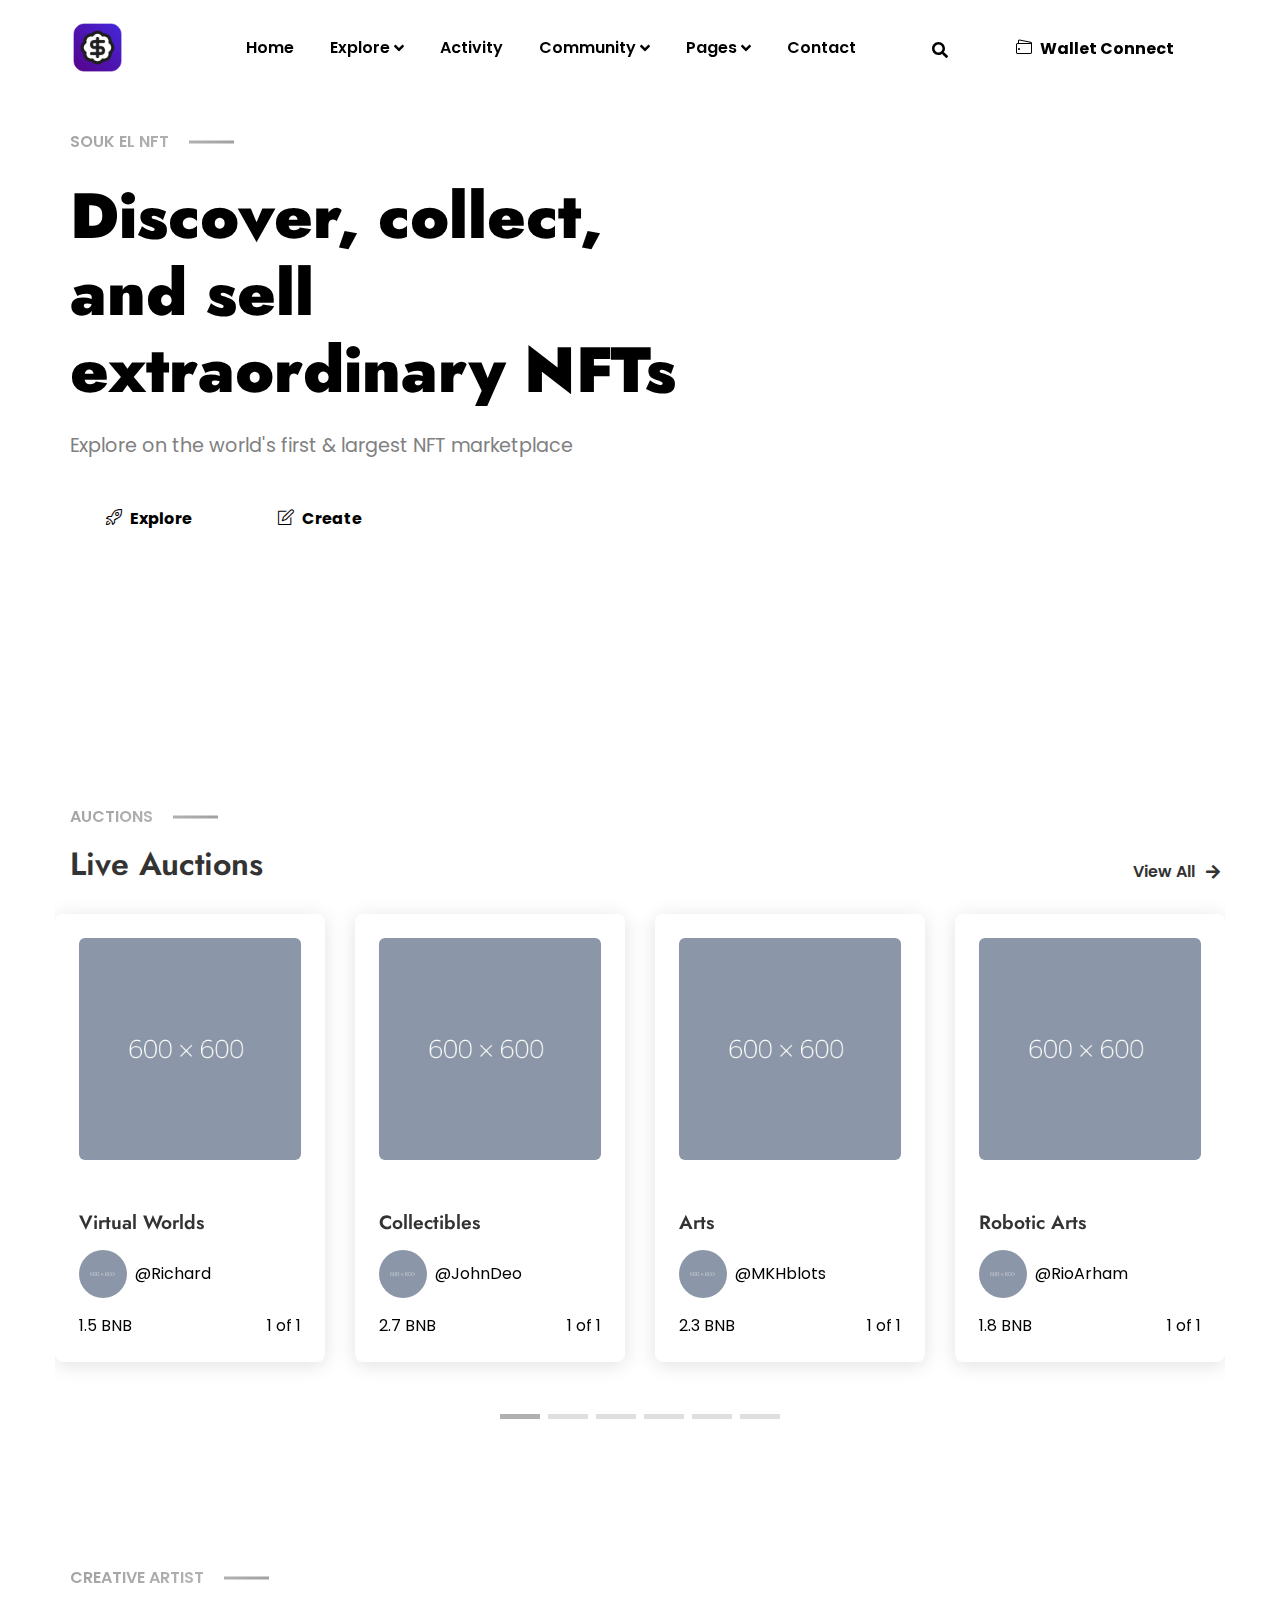
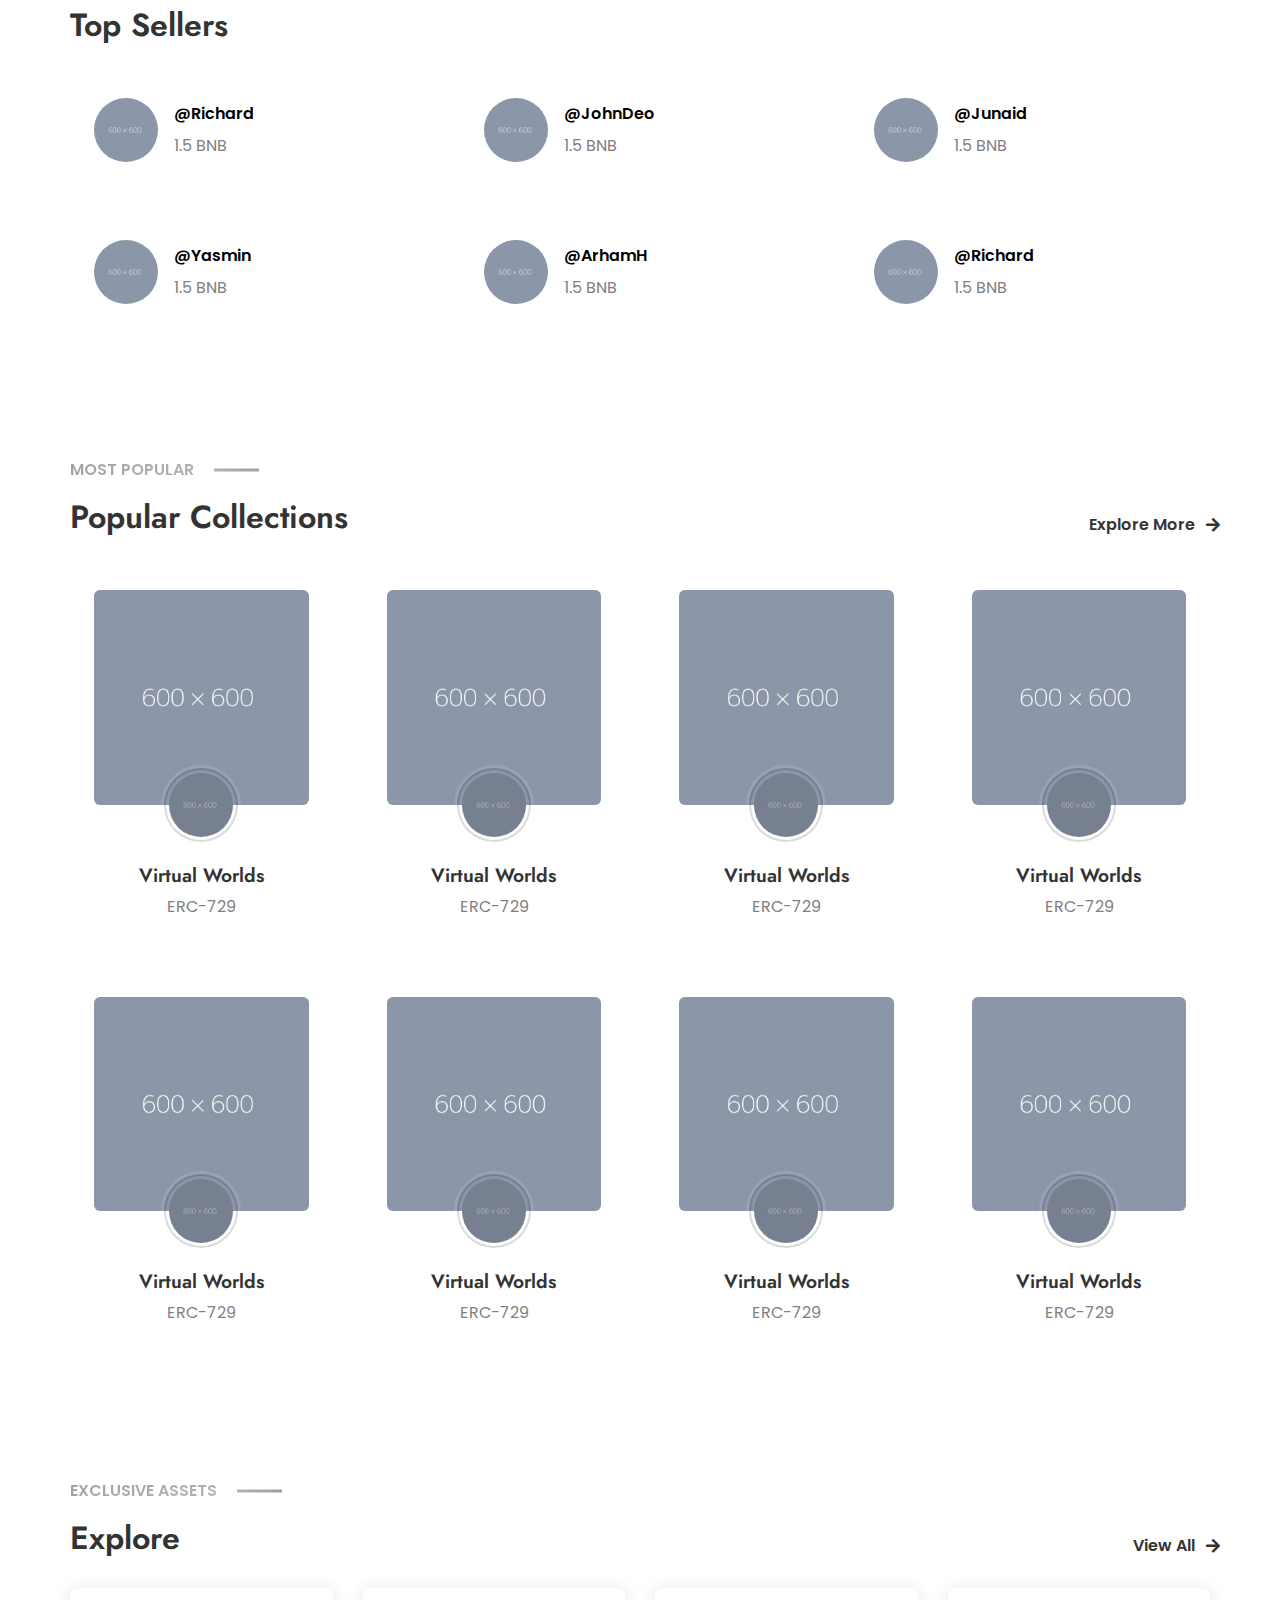
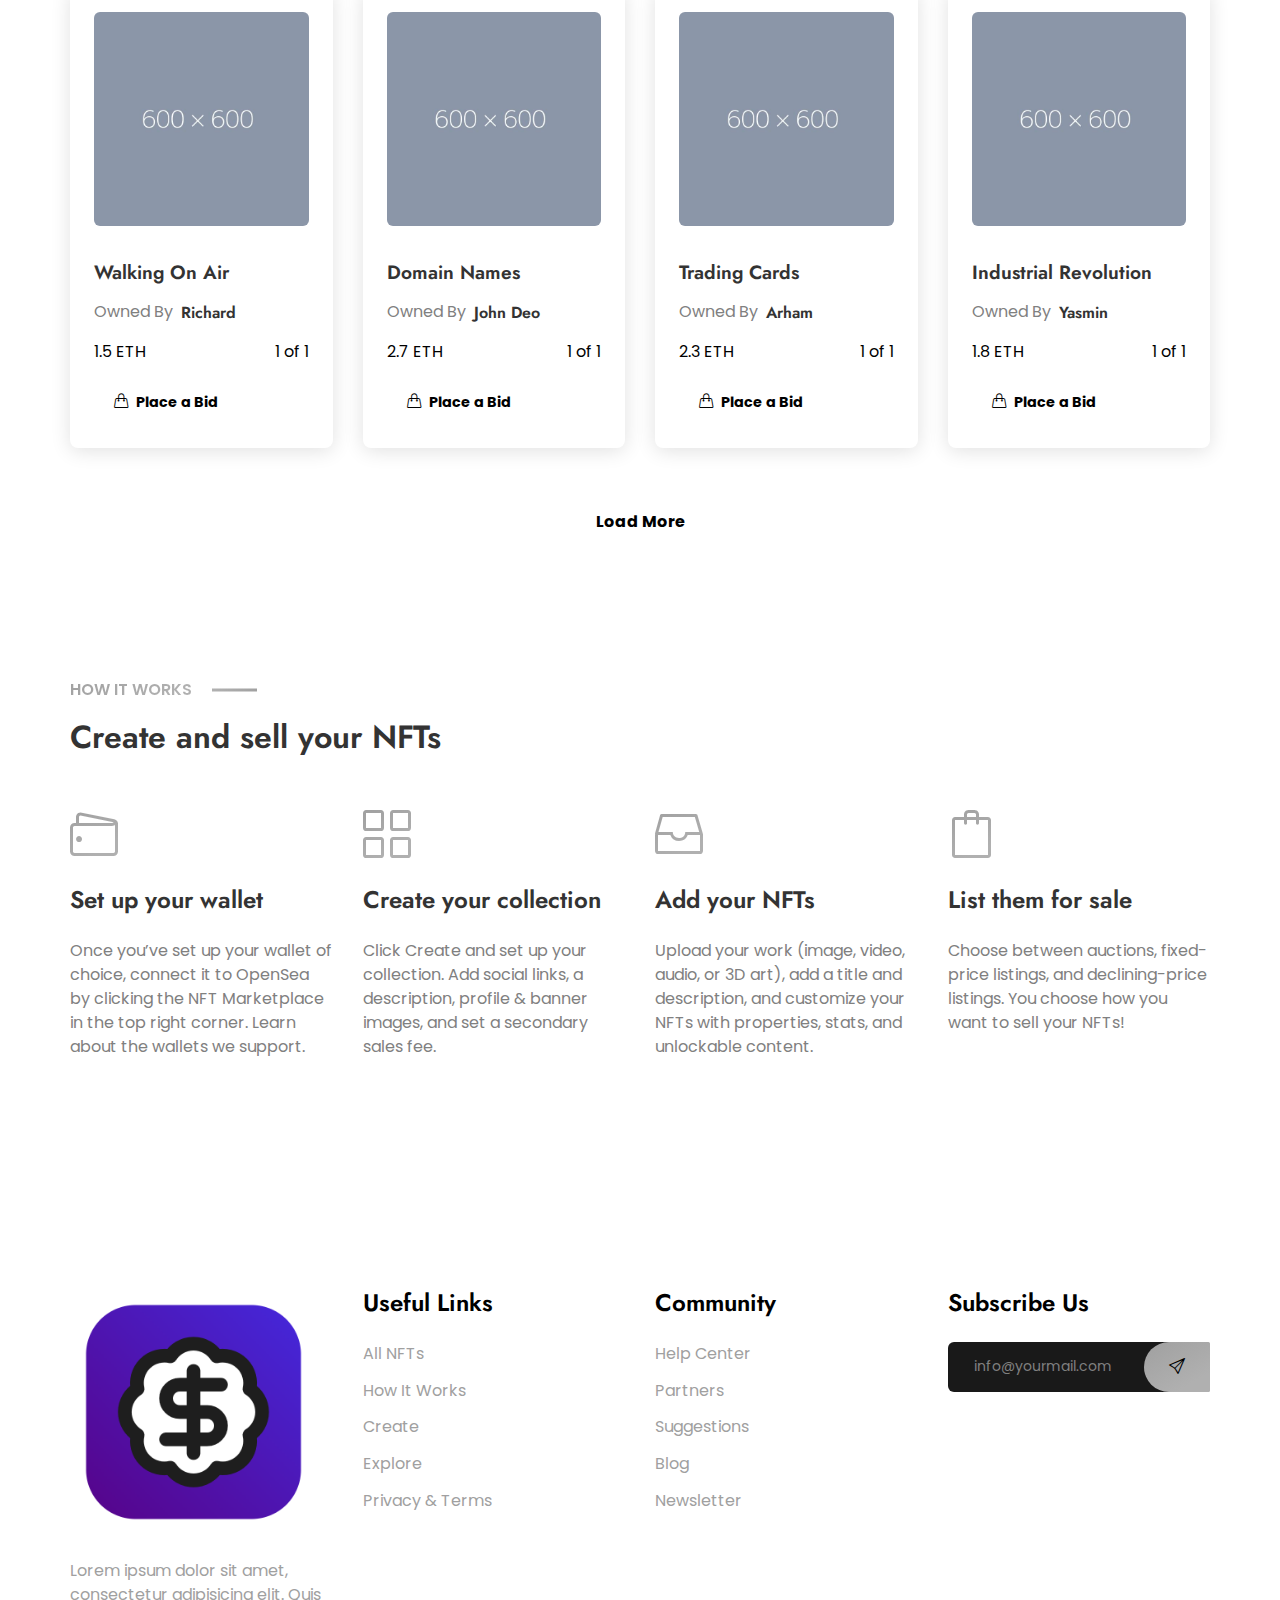
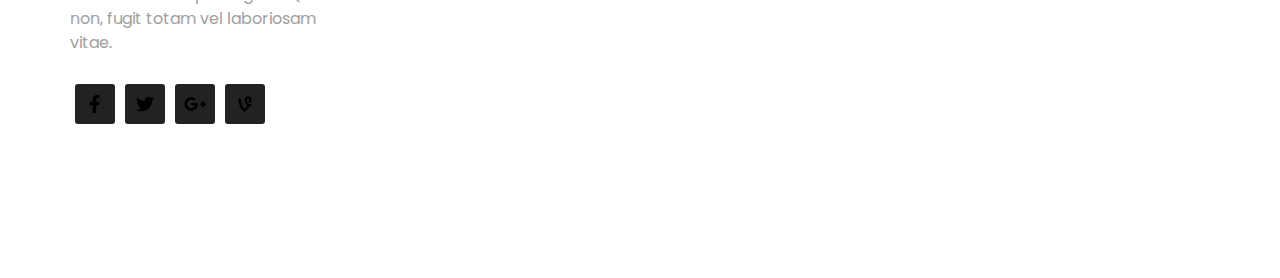
==== commit ae11950c: "remove unused SVG animation from index.html" ====
--- a/index.html
+++ b/index.html
@@ -167,12 +167,6 @@
                         </linearGradient>
                     </defs>
                     <g id="Page-1" stroke="none" stroke-width="1" fill="none" fill-rule="evenodd">
-                        <polygon points="" fill="url(#linearGradient-1)">
-                            <animate id="graph-animation" xmlns="http://www.w3.org/2000/svg" dur="2s" repeatCount=""
-                                attributeName="points"
-                                values="0,464 0,464 111.6,464 282.5,464 457.4,464 613.4,464 762.3,464 912.3,464 1068.2,464 1191.2,464 1328.1,464 1440.1,464 1440.1,464 0,464; 0,464 0,367 111.6,323.3 282.5,373 457.4,423.8 613.4,464 762.3,464 912.3,464 1068.2,464 1191.2,464 1328.1,464 1440.1,464 1440.1,464 0,464; 0,464 0,367 111.6,263 282.5,336.6 457.4,363.5 613.4,414.4 762.3,464 912.3,464 1068.2,464 1191.2,464 1328.1,464 1440.1,464 1440.1,464 0,464; 0,464 0,367 111.6,263 282.5,282 457.4,323.3 613.4,340 762.3,425.6 912.3,464 1068.2,464 1191.2,464 1328.1,464 1440.1,464 1440.1,464 0,464; 0,464 0,367 111.6,263 282.5,282 457.4,263 613.4,290.4 762.3,368 912.3,446.4 1068.2,464 1191.2,464 1328.1,464 1440.1,464 1440.1,464 0,464; 0,464 0,367 111.6,263 282.5,282 457.4,263 613.4,216 762.3,329.6 912.3,420 1068.2,427.6 1191.2,464 1328.1,464 1440.1,464 1440.1,464 0,464; 0,464 0,367 111.6,263 282.5,282 457.4,263 613.4,216 762.3,272 912.3,402.4 1068.2,373 1191.2,412 1328.1,464 1440.1,464 1440.1,464 0,464; 0,464 0,367 111.6,263 282.5,282 457.4,263 613.4,216 762.3,272 912.3,376 1068.2,336.6 1191.2,334 1328.1,404 1440.1,464 1440.1,464 0,464; 0,464 0,367 111.6,263 282.5,282 457.4,263 613.4,216 762.3,272 912.3,376 1068.2,282 1191.2,282 1328.1,314 1440.1,372.8 1440.1,464 0,464; 0,464 0,367 111.6,263 282.5,282 457.4,263 613.4,216 762.3,272 912.3,376 1068.2,282 1191.2,204 1328.1,254 1440.1,236 1440.1,464 0,464; 0,464 0,367 111.6,263 282.5,282 457.4,263 613.4,216 762.3,272 912.3,376 1068.2,282 1191.2,204 1328.1,164 1440.1,144.79999999999998 1440.1,464 0,464; 0,464 0,367 111.6,263 282.5,282 457.4,263 613.4,216 762.3,272 912.3,376 1068.2,282 1191.2,204 1328.1,164 1440.1,8 1440.1,464 0,464;"
-                                fill="freeze" />
-                        </polygon>
                     </g>
                 </svg>
             </div>
